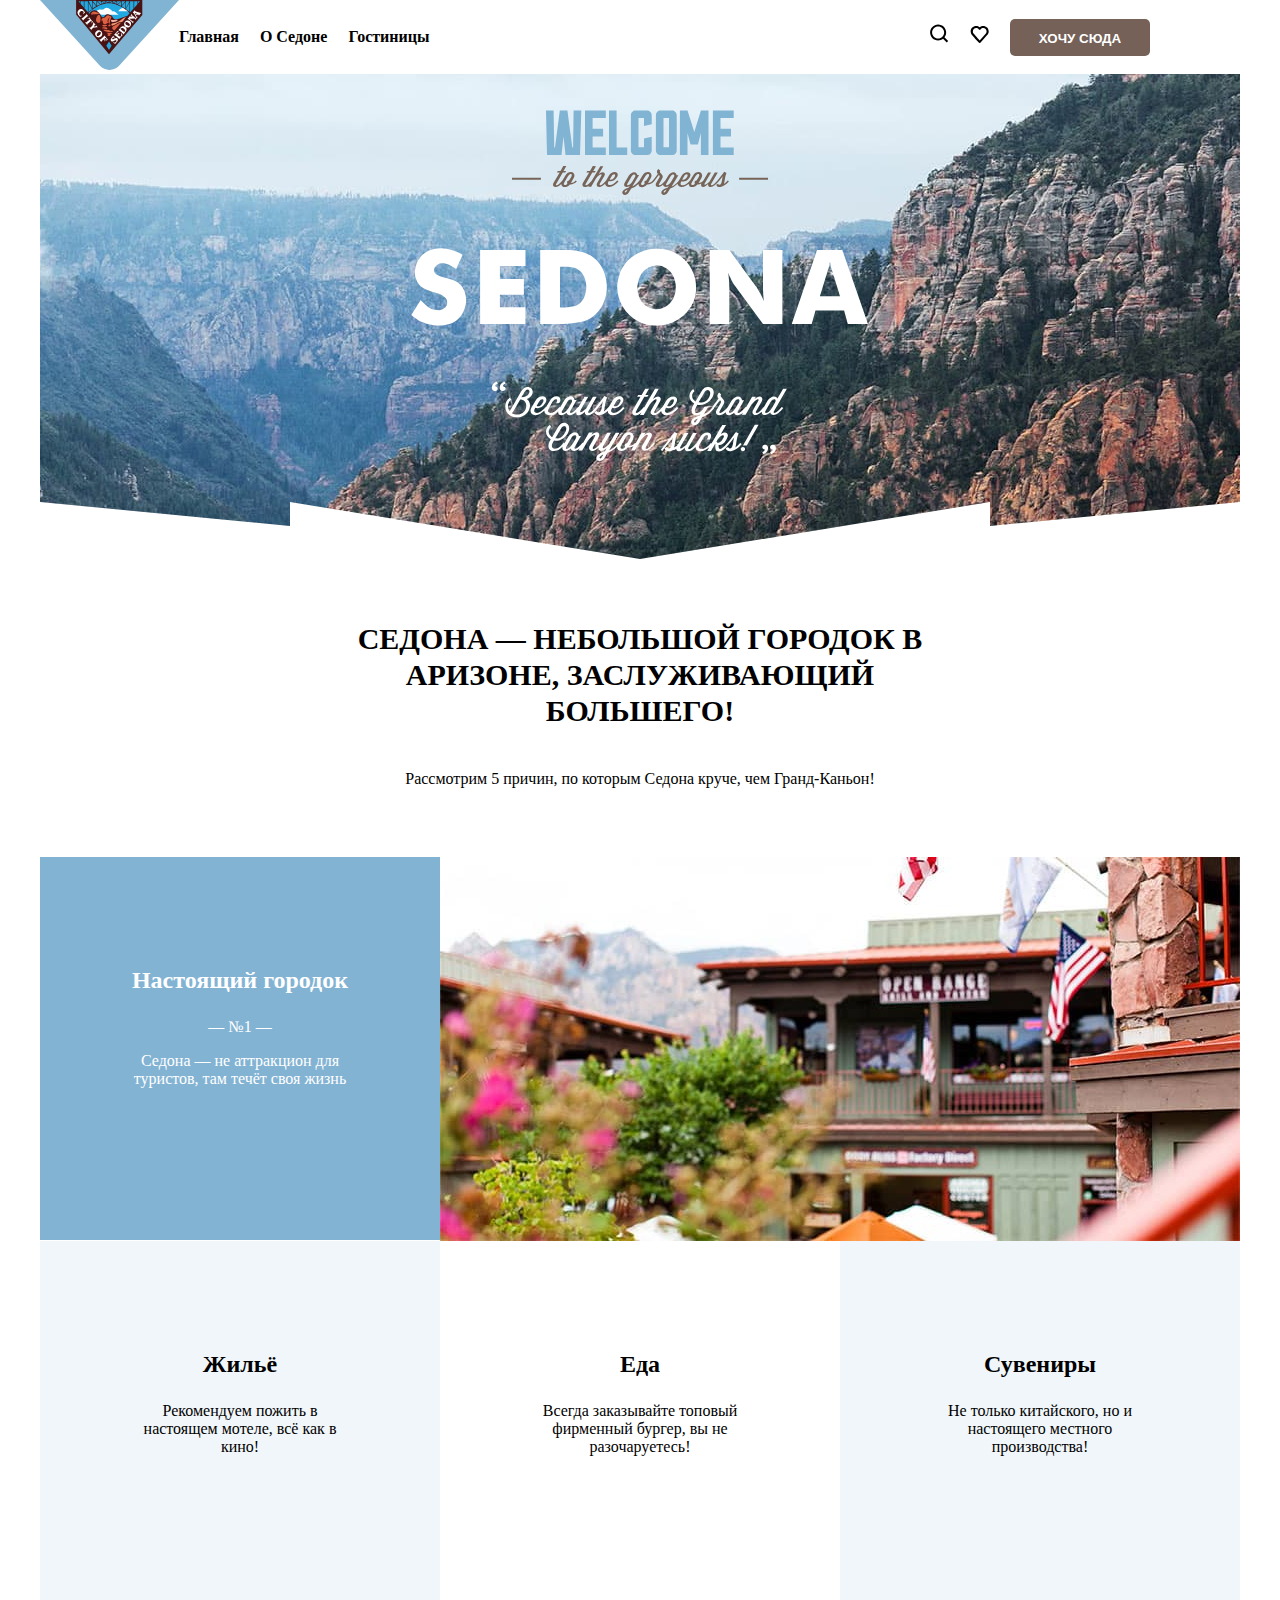
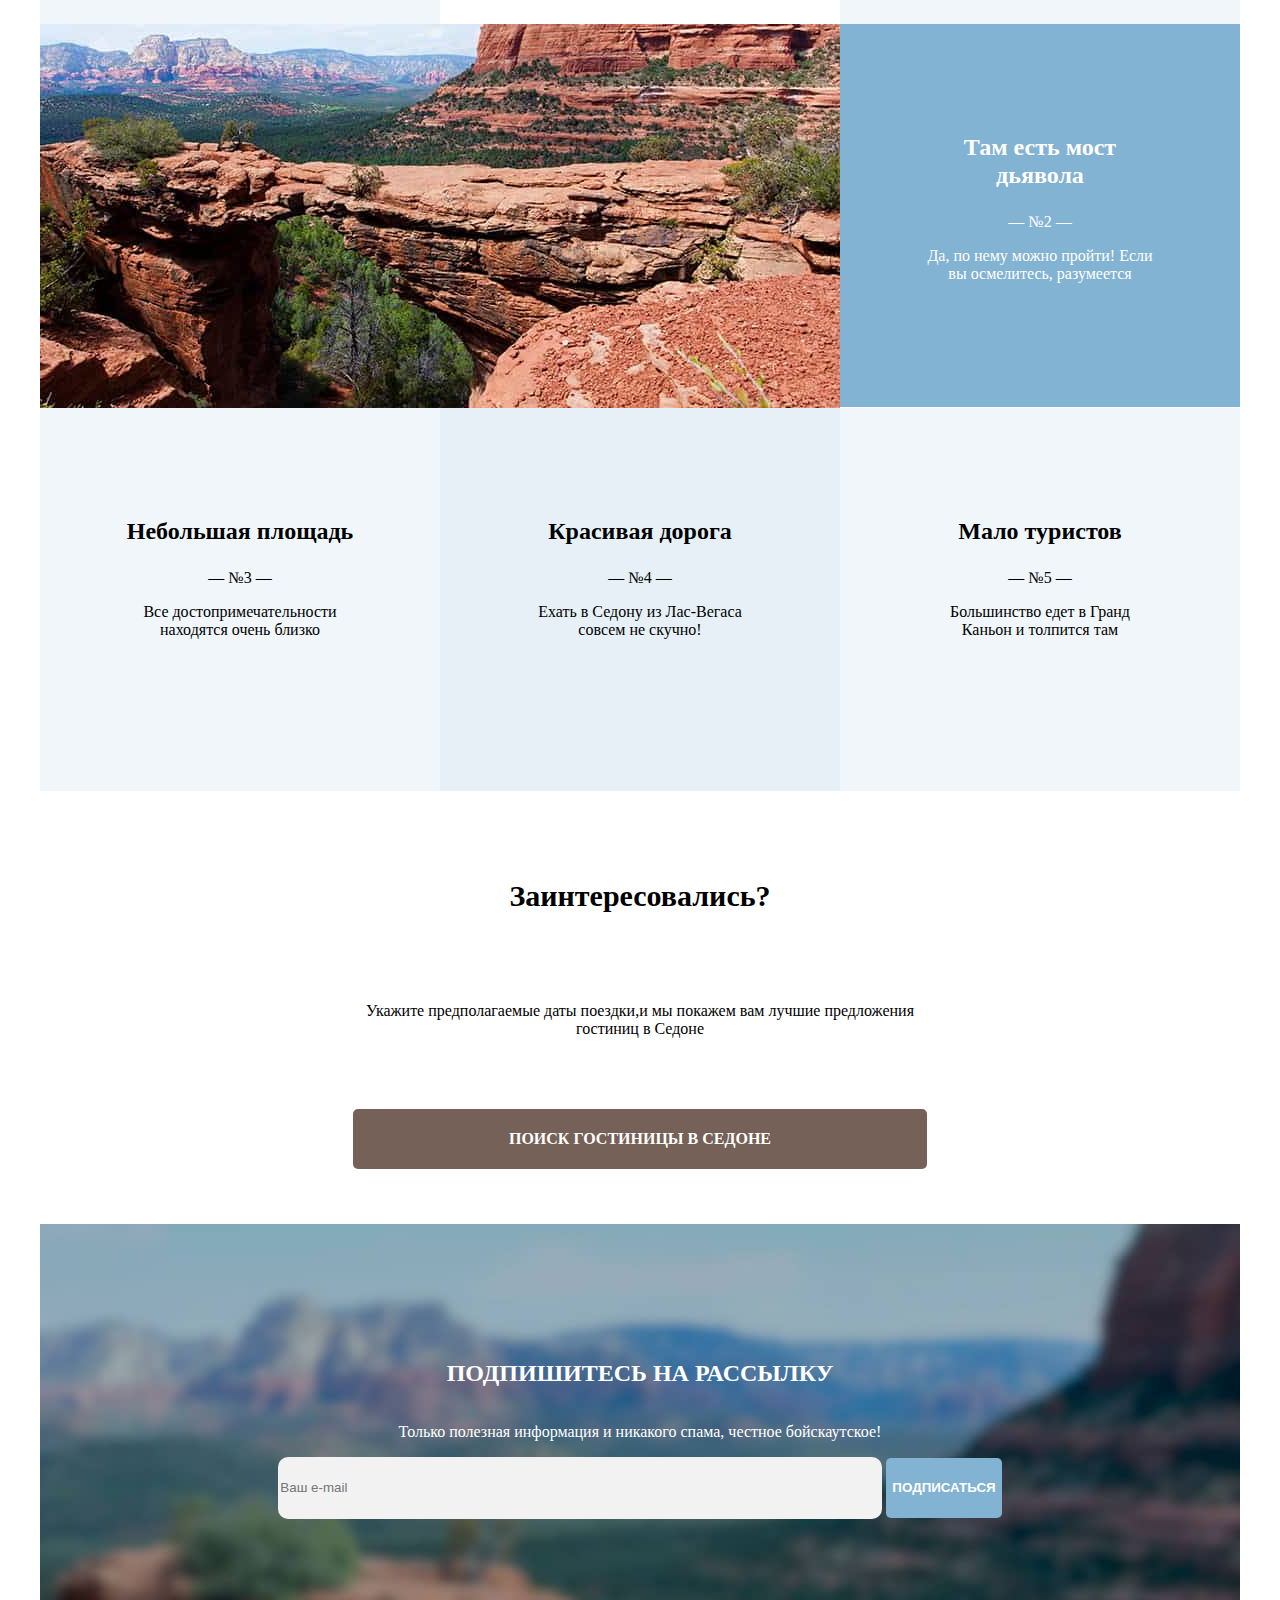
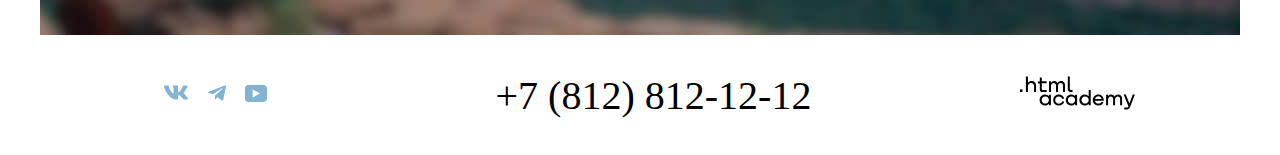
==== index.html @ 7a3cda06 "Merge pull request #5 from Tolyzenkov/master" ====
<!DOCTYPE html>
<html lang="ru">

  <head>
    <meta charset="utf-8" />
    <title>HTML Academy: Седона</title>
    <link rel="stylesheet" href="styles/styles.css" />
  </head>

  <body>
    <header class="page-header">
      <nav class="navigation">
        <a class="logo">
          <img src="images/logo.svg" height="70" width="139" alt="Логотип" />
        </a>
        <ul class="navigation-list">
          <li class="navigation-item current-page">
            <a class="navigation-link" href="#">Главная</a>
          </li>
          <li class="navigation-item">
            <a class="navigation-link" href="#">О Седоне</a>
          </li>
          <li class="navigation-item">
            <a class="navigation-link" href="catalog.html">Гостиницы</a>
          </li>
        </ul>
        <ul class="navigation-list navigation-user">
          <li class="navigation-item">
            <a class="navigation-link search" href="#">
              <span class="visually-hidden"> Поиск </span>
            </a>
          </li>
          <li class="navigation-item">
            <a class="navigation-link favorite" href="#">
              <span class="visually-hidden"> Избранное </span>
            </a>
          </li>
          <li class="navigation-item">
            <button class="button button-brown card-button">Хочу сюда</button>
          </li>
        </ul>
      </nav>
    </header>
    <main class="main_index">
      <div class="container">
        <h1 class="visually-hidden">Добро пожаловать в Седону</h1>
        <section class="welcome">
          <div class="welcome-img">
            <img src="images/welcome.svg" width="458" height="352" />
          </div>
          <div class="welcome-decoration"></div>
        </section>
        <section class="advantages">
          <div class="welcome-footer">
            <h2 class="headline_2">Седона — небольшой городок в Аризоне, заслуживающий большего!</h2>
            <p>Рассмотрим 5 причин, по которым Седона круче, чем Гранд-Каньон!</p>
          </div>
          <h2 class="visually-hidden headline_2">Преимущества</h2>
          <ol class="advantages-list">
            <li class="advantages-item dark">
              <h3 class="advantage-name headline_3">Настоящий городок</h3>
              <span class="advantage-number">— №1 —</span>
              <p class="advantage-description">
                Седона — не аттракцион для туристов, там течёт своя жизнь
              </p>
            </li>
            <img src="images/advantage_1.jpg" width="800" height="384" alt="Городок Седона" />
            <li class="advantages-item sub_item">
              <h3 class="advantage-name headline_3">Жильё</h3>
              <p class="advantage-description">
                Рекомендуем пожить в настоящем мотеле, всё как в кино!
              </p>
            </li>
            <li class="advantages-item sub_item">
              <h3 class="advantage-name headline_3">Еда</h3>
              <p class="advantage-description">
                Всегда заказывайте топовый фирменный бургер, вы не разочаруетесь!
              </p>
            </li>
            <li class="advantages-item sub_item">
              <h3 class="advantage-name headline_3">Сувениры</h3>
              <p class="advantage-description">
                Не только китайского, но и настоящего местного производства!
              </p>
            </li>
            <img src="images/advantage_2.jpg" width="800" height="384" alt="Мост дьявола" />
            <li class="advantages-item dark">
              <h3 class="advantage-name headline_3">Там есть мост дьявола</h3>
              <span class="advantage-number">— №2 —</span>
              <p class="advantage-description">
                Да, по нему можно пройти! Если вы осмелитесь, разумеется
              </p>
            </li>
            <li class="advantages-item">
              <h3 class="advantage-name headline_3">Небольшая площадь</h3>
              <span class="advantage-number">— №3 —</span>
              <p class="advantage-description">
                Все достопримечательности находятся очень близко
              </p>
            </li>
            <li class="advantages-item">
              <h3 class="advantage-name headline_3">Красивая дорога</h3>
              <span class="advantage-number">— №4 —</span>
              <p class="advantage-description">
                Ехать в Седону из Лас-Вегаса совсем не скучно!
              </p>
            </li>
            <li class="advantages-item">
              <h3 class="advantage-name headline_3">Мало туристов</h3>
              <span class="advantage-number">— №5 —</span>
              <p class="advantage-description">
                Большинство едет в Гранд Каньон и толпится там
              </p>
            </li>
          </ol>
          <ul class="advantages-sublist">
          </ul>
        </section>
        <section class="search-hotel">
          <h2 class="visually-hidden headline_2">Поиск гостиницы</h2>
          <p><span>Заинтересовались?</span></p>
          <p>
            Укажите предполагаемые даты поездки,и мы покажем вам лучшие
            предложения гостиниц в Седоне
          </p>
          <a class="button button-brown search-button" href="#">ПОИСК ГОСТИНИЦЫ В СЕДОНЕ</a>
        </section>
        <section class="subscribe">
          <h2 headline_2>ПОДПИШИТЕСЬ НА РАССЫЛКУ</h2>
          <p>
            Только полезная информация и никакого спама, честное бойскаутское!
          </p>
          <form action="https://echo.htmlacademy.ru/" method="post">
            <input type="email" name="e-mail" placeholder="Ваш e-mail" />
            <button class="button button-blue" type="submit">Подписаться</button>
          </form>
        </section>
      </div>
    </main>
    <footer>
      <ul class="social-list">
        <li>
          <a class="social-vk" href="https://vk.com/htmlacademy">
            <span class="visually-hidden">Вконтакте</span>
          </a>
        </li>
        <li>
          <a class="social-telegramm" href="https://t.me/htmlacademy">
            <span class="visually-hidden">Телеграмм</span>
          </a>
        </li>
        <li>
          <a class="social-youtube" href="https://www.youtube.com/user/htmlacademyru">
            <span class="visually-hidden">Youtube</span>
          </a>
        </li>
      </ul>
      <a class="telnumber" href="tel:+78128121212">+7 (812) 812-12-12</a>
      <a class="htmlacademy-logo" href="https://htmlacademy.ru/">
        <img src="images/htmlacademy_logo.svg" width="115" height="34" alt="Логотип htmlacademy" />
      </a>
    </footer>
  </body>

</html>
---- styles/styles.css ----
@font-face {
  font-family: "PT Sans";
  font-style: normal;
  font-weight: 400;
  src: url("../fonts/ptsans-400.woff2") format("woff2");
  font-display: swap;
}

@font-face {
  font-family: "PT Sans";
  font-style: normal;
  font-weight: 700;
  src: url("../fonts/ptsans-700.woff2") format("woff2");
  font-display: swap;
}

.visually-hidden {
  display: none;
}

.navigation li {
  display: inline;
  list-style: none;
  font-weight: 700;
}

.navigation {
  margin: 0 auto;
  width: 1200px;
  display: flex;
  align-items: center;
}

.navigation-list {
  margin: 0;
  padding: 0;
  width: 500px;
}

.navigation-user {
  width: 310px;
  margin-left: auto;
}

.navigation-item {
  margin-right: 17px;
}

.inner_wrapper {
  width: 1200px;
  margin: 0 auto;
}

.container {
  width: 1200px;
  margin: 0 auto;
}

.search::before {
  content: url(../images/search.svg);
}

.favorite::before {
  content: url(../images/favorite.svg);
}

html {
  height: 100%;
}

body {
  margin: 0;
  display: flex;
  min-height: 100%;
  flex-direction: column;
  font-family: "PT Sans";
}

fieldset {
  border: none;
  padding: 0;
  margin: 0;
}

ol,
ul {
  padding: 0;
}

.main_index {
  flex-grow: 1;
}

.visually-hidden {
  display: none;
}

.search-hotel {
  width: 574px;
  height: 417px;
  margin: 0 auto;
  display: flex;
  flex-direction: column;
  justify-content: space-evenly;
  align-items: center;
}

.search-hotel span {
  font-weight: 700;
  font-size: 30px;
  line-height: 36px;
}

.search-hotel p {
  text-align: center;
}

.hotel-list {
  width: 1056px;
  margin: 0 auto;
  display: flex;
  flex-wrap: wrap;
  justify-content: flex-start;
}

.hotel-card {
  margin: 20px;
}


.texts,
.btns,
.rating {
  display: flex;
  justify-content: space-between;
}

.telnumber {
  font-size: 40px;
}

.headline_1 {
  font-weight: 700;
  font-size: 60px;
  line-height: 78px;
}

.headline_2 {
  font-weight: 700;
  font-size: 30px;
  line-height: 36px;
}

.headline_3 {
  font-weight: 700;
  font-size: 24px;
  line-height: 28px;
}

.welcome {
  display: flex;
  flex-direction: column;
  background-image: url(../images/index_background.jpg);
  background-repeat: no-repeat;
  height: 485px;
}

.welcome-img {
  display: block;
  margin: auto;
}

.welcome-footer h2 {
  text-transform: uppercase;
}

.welcome-footer {
  height: 282px;
  width: 654px;
  margin: 0 auto;
  display: flex;
  flex-direction: column;
  align-items: center;
  justify-content: center;
}

.welcome-footer h2 {
  text-align: center;
}

footer {
  height: 120px;
  margin: 0 auto;
  width: 1200px;
  display: flex;
  justify-content: space-around;
  align-items: center;
}

.welcome-decoration {
  background-image: url(../images/decorate_header.svg);
  background-repeat: no-repeat;
  height: 57px;
}

.advantages-list {
  display: flex;
  flex-wrap: wrap;
  justify-content: flex-start;
}

.advantages-item {
  width: 400px;
  height: 383px;
  padding: 85px;
  box-sizing: border-box;
  text-align: center;

}

.dark {
  background-color: rgba(131, 179, 211, 1);
  color: #fff;
}

.sub_item:nth-child(2n+1) {
  background-color: rgba(131, 179, 211, 0.12);
  color: black;
}

.advantages-item:nth-child(9) {
  background-color: rgba(131, 179, 211, 0.2);
}

.advantages-item:nth-child(2n+8) {
  background-color: rgba(131, 179, 211, 0.12);
}

.subscribe {
  display: flex;
  flex-direction: column;
  justify-content: center;
  align-items: center;
  background-image: url(../images/subscribe_background.jpg);
  background-repeat: no-repeat;
  color: #fff;
  height: 411px;
}

.subscribe-inner {
  background-image: none;
  color: black;
}

.filter_block {
  height: 403px;
  width: 1200px;
  margin: 0 auto;
  background-image: url(../images/catalog_background.jpg);
  background-repeat: no-repeat;
  background-size: cover;
  color: #fff;
  display: flex;
  flex-direction: column;
}

.filter_block_wrapper {
  width: 1060px;
  height: 298px;
  margin: auto;
}

.filter_form {
  height: 149px;
  display: flex;
  justify-content: space-between;
  align-items: center;
}

.filter_type_wrapper {
  width: 366px;
  display: flex;
  justify-content: space-between;
  align-items: center;
}

.infra {
  display: flex;
  flex-direction: column;
  justify-content: flex-end;
}

.type {
  display: flex;
  flex-direction: column;
  justify-content: flex-end;
}

.price-filter {
  width: 288px;
  display: flex;
  align-items: center;
  flex-wrap: wrap;
}

.filter_buttons_wrapper {
  display: flex;
  flex-direction: column;
}

.inner-header a {
  color: #fff;
}

.inner-header h1 {
  margin: 0;
}

.inner-header {
  display: flex;
  flex-direction: column;
  justify-content: flex-start;
}

a {
  text-decoration: none;
  color: black;
}

li {
  list-style: none;
}

a.button {
  display: inline-block;
}

.button {
  text-transform: uppercase;
  color: #fff;
  font-weight: 700;
  border-radius: 5px;
  height: 60px;
  border: none;
  text-align: center;
}

.card-button {
  line-height: 37px;
  width: 140px;
  height: 37px;
}

.reset-button {
  background-color: transparent;
  color: #fff;
  border: none;
  margin-top: 15px;
}

.search-button {
  width: 574px;
  height: 60px;
  line-height: 60px;
}

.begin-price,
.end-price {
  box-sizing: border-box;
  width: 50%;
  height: 48px;
  border: 2px #fff solid;
  border-radius: 4px;
  color: #fff;
  background: transparent;
  padding-right: 15px;
}

.begin-price {
  border-right: 1px #fff solid;
  border-radius: 4px 0 0 4px;
}

.end-price {
  border-left: 1px #fff solid;
  border-radius: 0 4px 4px 0;
}

.begin-price,
.end-price::placeholder {
  text-align: end;
}

.button-brown {
  background: rgba(117, 97, 87, 1);
}

.button-blue {
  background: rgba(130, 179, 211, 1);
}

.button-green {
  background: rgba(125, 181, 79, 1);
}

input {
  background-color: rgba(242, 242, 242, 1);
}

input[type="email"] {
  width: 600px;
  height: 60px;
  border: none;
  border-radius: 10px;
}

.catalog-sort {
  display: flex;
  justify-content: space-around;
}

.catalog {
  display: flex;
  flex-direction: column;
}



.rate-text {
  display: inline-block;
  background-color: rgba(242, 242, 242, 1);
}

.stars li {
  display: inline;
  background-repeat: no-repeat;
}

.stars span::before {
  content: url(../images/catalog/star.svg);
}

.social-list {
  display: flex;
  width: 142px;
  justify-content: space-evenly;
}

.social-list li {
  display: inline;
  list-style: none;
}

.social-vk::before {
  content: url(../images/vkontakte_icon.svg);
}

.social-telegramm::before {
  content: url(../images/telegram_icon.svg);
}

.social-youtube::before {
  content: url(../images/youtube_icon.svg);
}

.pagination-item {
  display: inline-block;
  text-align: center;
}

.pagination-link {
  display: block;
  width: 55px;
  height: 55px;
  border-radius: 4px;
  line-height: 55px;
  background-color: rgba(130, 179, 211, 1);
}

.pagination-current {
  background-color: rgba(242, 242, 242, 1);
}

.pagination {
  margin: 0 72px;
  height: 60px;
  display: flex;
  justify-content: space-between;
  align-items: center;
}

.pagination-list {
  margin: 0;
}

.hotels-on-page-text {
  margin-right: 45px;
}

.breadcrubs-item {
  display: inline;
  list-style: none;
}

.breadcrubs-item:not(.breadcrubs-item:last-child) {
  margin-right: 10px;
}

.home_page::after {
  content: url(../images/breadcrubs_home.svg);
}

.breadcrubs_arrow::before {
  content: url(../images/arrow.svg);
}
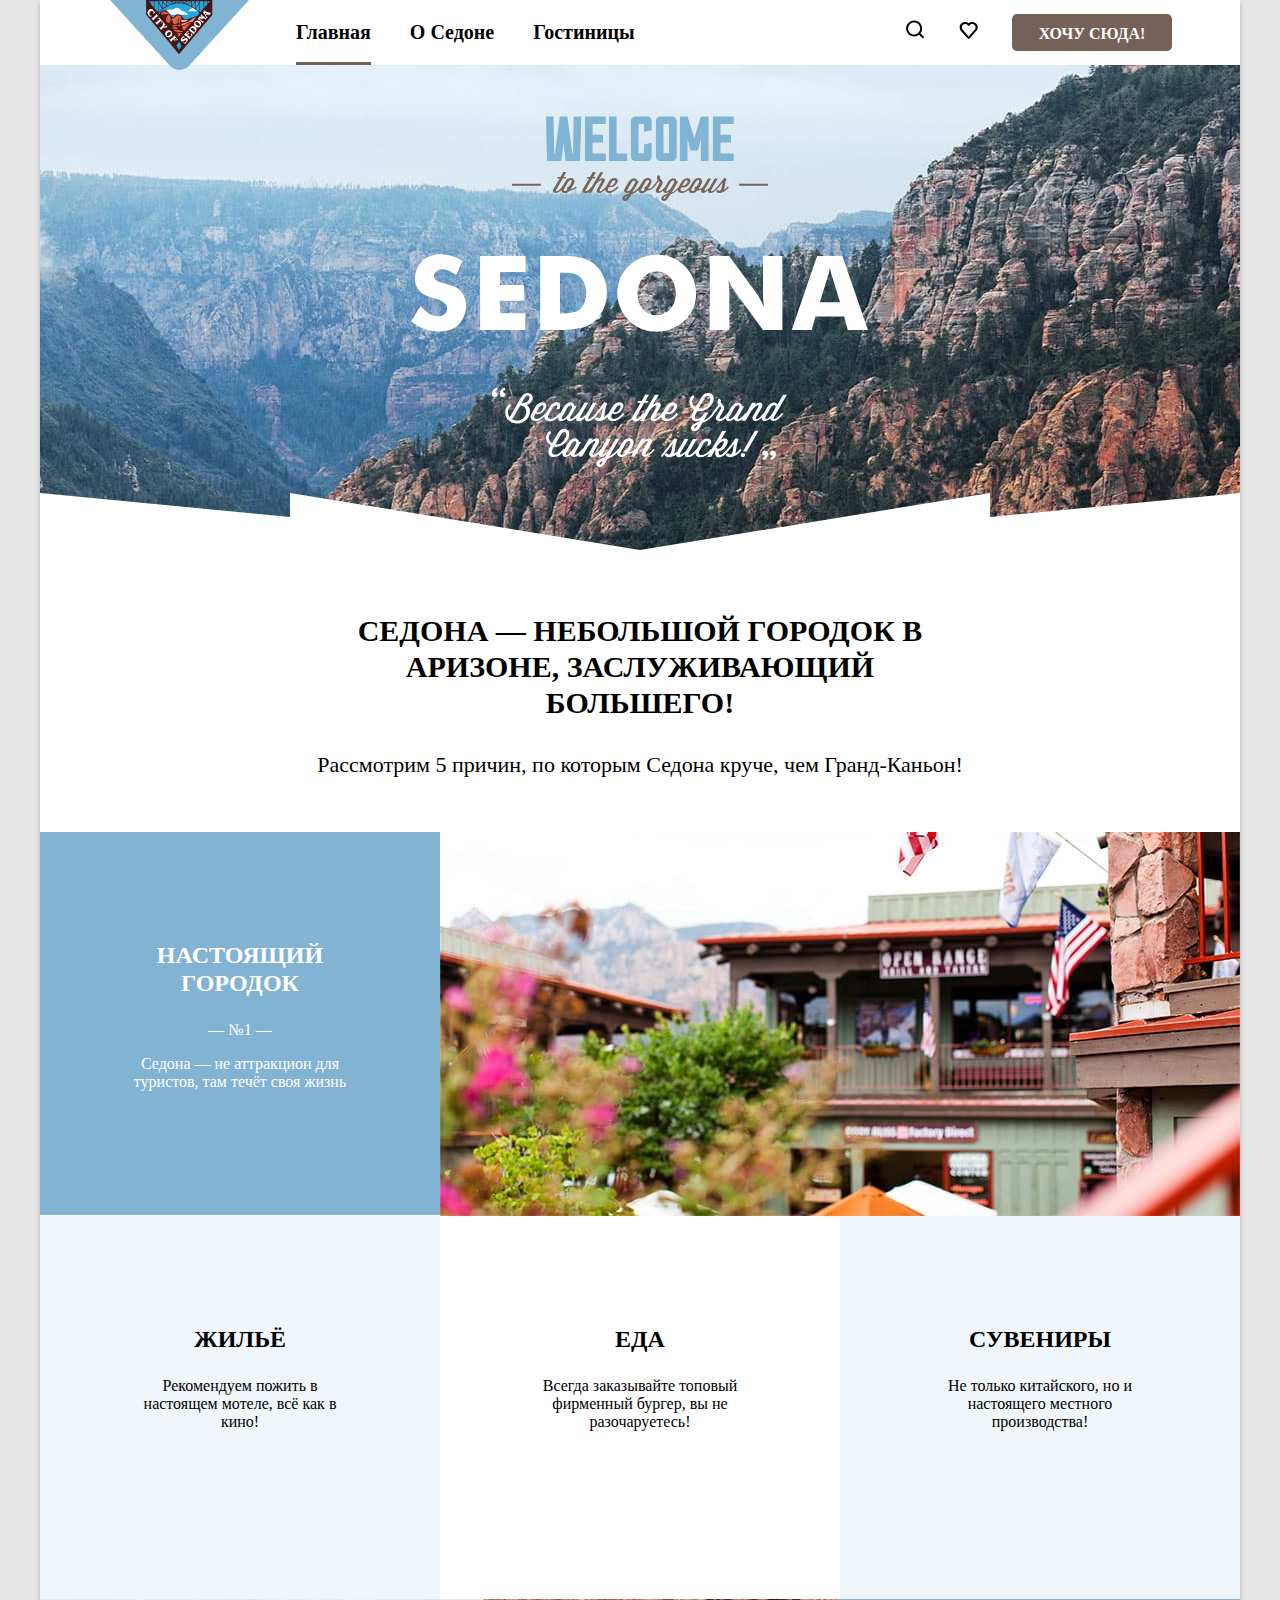
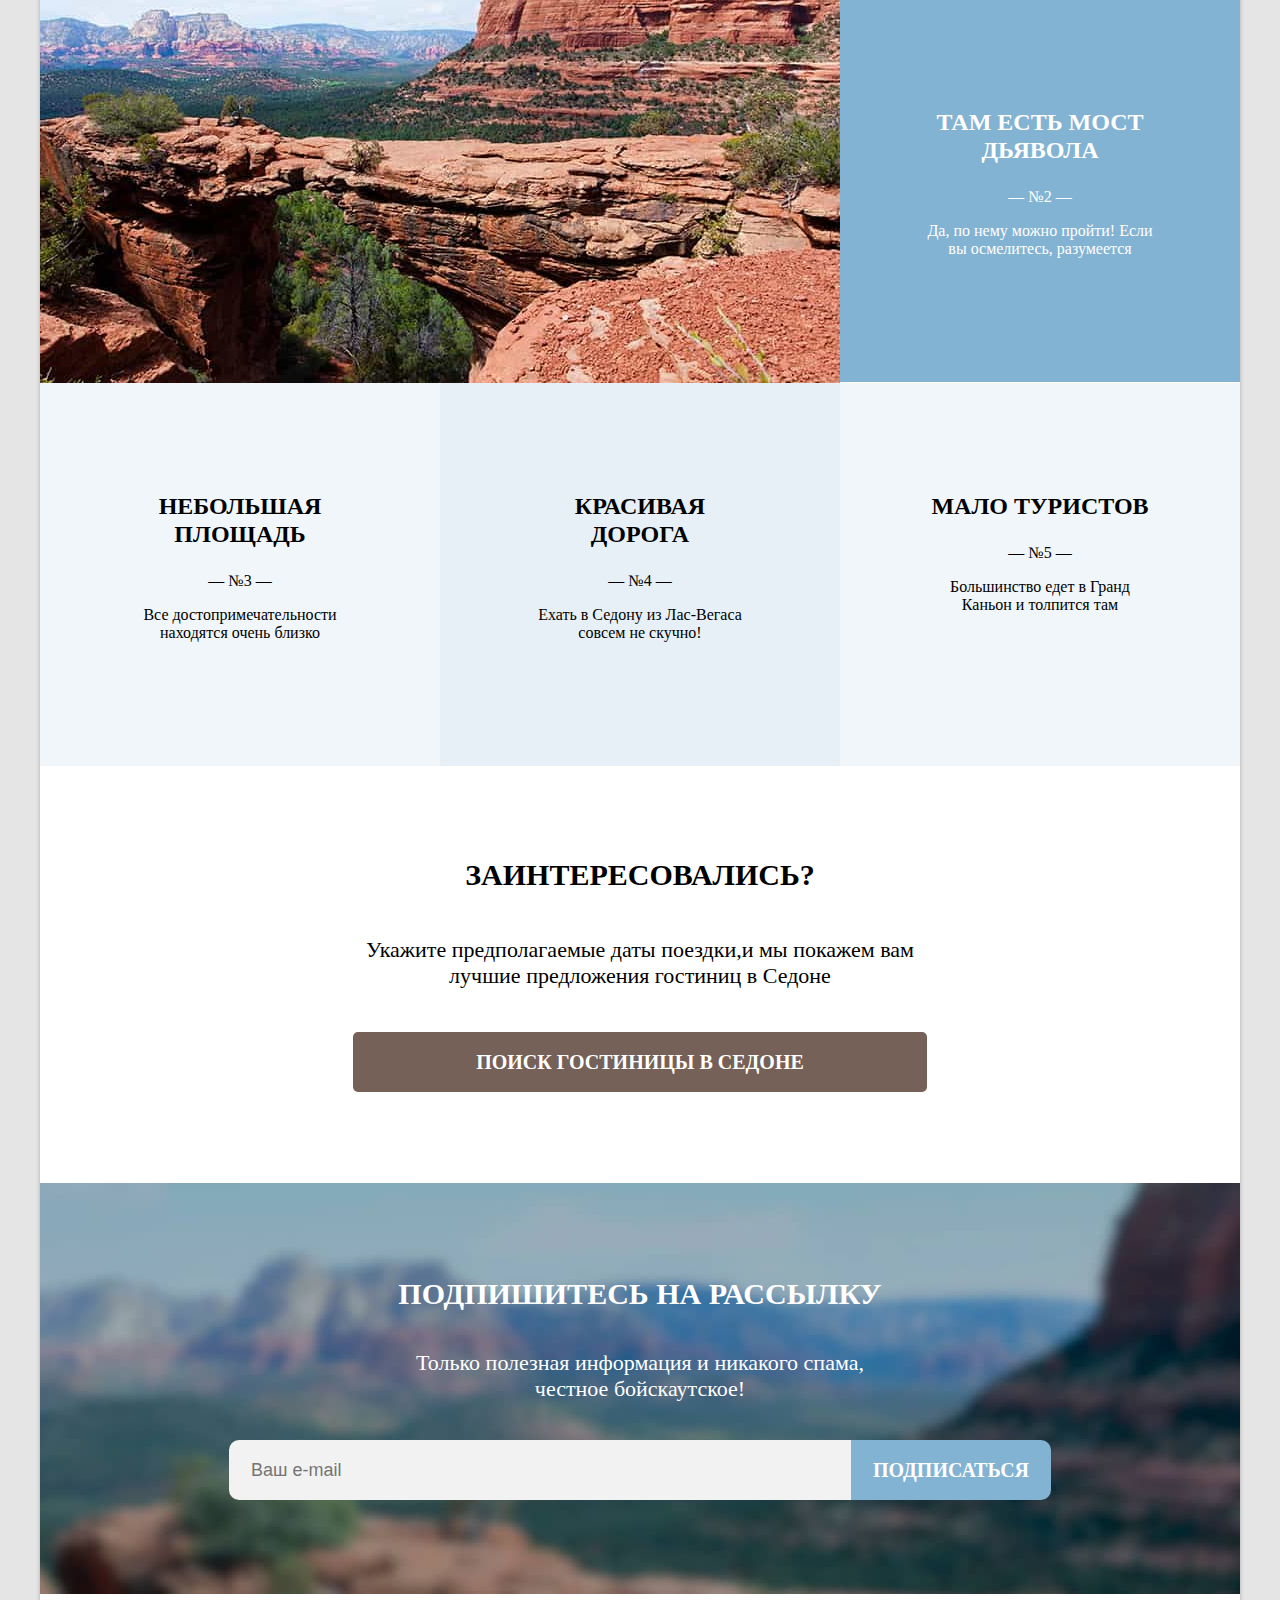
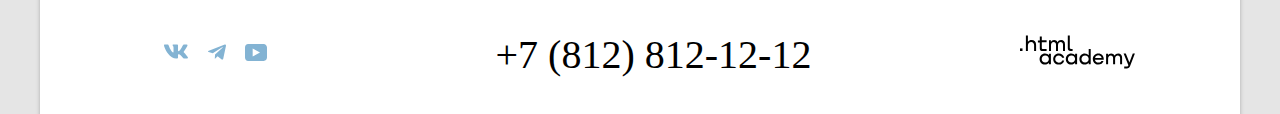
==== commit 873b42ab: "Сетки компонентов на флексах" ====
--- a/index.html
+++ b/index.html
@@ -8,46 +8,47 @@
   </head>
 
   <body>
-    <header class="page-header">
-      <nav class="navigation">
-        <a class="logo">
-          <img src="images/logo.svg" height="70" width="139" alt="Логотип" />
-        </a>
-        <ul class="navigation-list">
-          <li class="navigation-item current-page">
-            <a class="navigation-link" href="#">Главная</a>
-          </li>
-          <li class="navigation-item">
-            <a class="navigation-link" href="#">О Седоне</a>
-          </li>
-          <li class="navigation-item">
-            <a class="navigation-link" href="catalog.html">Гостиницы</a>
-          </li>
-        </ul>
-        <ul class="navigation-list navigation-user">
-          <li class="navigation-item">
-            <a class="navigation-link search" href="#">
-              <span class="visually-hidden"> Поиск </span>
+    <div class="container">
+      <header class="page-header">
+        <nav class="navigation">
+          <div class="navigation-list-wraper">
+            <a class="logo">
+              <img src="images/logo.svg" height="70" width="139" alt="Логотип" />
             </a>
-          </li>
-          <li class="navigation-item">
-            <a class="navigation-link favorite" href="#">
-              <span class="visually-hidden"> Избранное </span>
-            </a>
-          </li>
-          <li class="navigation-item">
-            <button class="button button-brown card-button">Хочу сюда</button>
-          </li>
-        </ul>
-      </nav>
-    </header>
-    <main class="main_index">
-      <div class="container">
+            <ul class="navigation-list">
+              <li class="navigation-item current-page">
+                <a class="navigation-link" href="#">Главная</a>
+              </li>
+              <li class="navigation-item">
+                <a class="navigation-link" href="#">О Седоне</a>
+              </li>
+              <li class="navigation-item">
+                <a class="navigation-link" href="catalog.html">Гостиницы</a>
+              </li>
+            </ul>
+          </div>
+          <ul class="navigation-list navigation-user">
+            <li class="navigation-item">
+              <a class="navigation-link search" href="#">
+                <span class="visually-hidden"> Поиск </span>
+              </a>
+            </li>
+            <li class="navigation-item">
+              <a class="navigation-link favorite" href="#">
+                <span class="visually-hidden"> Избранное </span>
+              </a>
+            </li>
+            <li class="navigation-item">
+              <button class="button button-brown card-button">Хочу сюда!</button>
+            </li>
+          </ul>
+        </nav>
+      </header>
+      <main class="main_index">
+
         <h1 class="visually-hidden">Добро пожаловать в Седону</h1>
         <section class="welcome">
-          <div class="welcome-img">
-            <img src="images/welcome.svg" width="458" height="352" />
-          </div>
+          <img class="welcome-img" src="images/welcome.svg" width="458" height="352" />
           <div class="welcome-decoration"></div>
         </section>
         <section class="advantages">
@@ -118,7 +119,7 @@
         </section>
         <section class="search-hotel">
           <h2 class="visually-hidden headline_2">Поиск гостиницы</h2>
-          <p><span>Заинтересовались?</span></p>
+          <p><span>ЗАИНТЕРЕСОВАЛИСЬ?</span></p>
           <p>
             Укажите предполагаемые даты поездки,и мы покажем вам лучшие
             предложения гостиниц в Седоне
@@ -130,36 +131,37 @@
           <p>
             Только полезная информация и никакого спама, честное бойскаутское!
           </p>
-          <form action="https://echo.htmlacademy.ru/" method="post">
+          <form class="subscribe-form" action="https://echo.htmlacademy.ru/" method="post">
             <input type="email" name="e-mail" placeholder="Ваш e-mail" />
-            <button class="button button-blue" type="submit">Подписаться</button>
+            <button class="button button-blue subscribe-button" type="submit">Подписаться</button>
           </form>
         </section>
-      </div>
-    </main>
-    <footer>
-      <ul class="social-list">
-        <li>
-          <a class="social-vk" href="https://vk.com/htmlacademy">
-            <span class="visually-hidden">Вконтакте</span>
-          </a>
-        </li>
-        <li>
-          <a class="social-telegramm" href="https://t.me/htmlacademy">
-            <span class="visually-hidden">Телеграмм</span>
-          </a>
-        </li>
-        <li>
-          <a class="social-youtube" href="https://www.youtube.com/user/htmlacademyru">
-            <span class="visually-hidden">Youtube</span>
-          </a>
-        </li>
-      </ul>
-      <a class="telnumber" href="tel:+78128121212">+7 (812) 812-12-12</a>
-      <a class="htmlacademy-logo" href="https://htmlacademy.ru/">
-        <img src="images/htmlacademy_logo.svg" width="115" height="34" alt="Логотип htmlacademy" />
-      </a>
-    </footer>
+
+      </main>
+      <footer>
+        <ul class="social-list">
+          <li>
+            <a class="social-vk" href="https://vk.com/htmlacademy">
+              <span class="visually-hidden">Вконтакте</span>
+            </a>
+          </li>
+          <li>
+            <a class="social-telegramm" href="https://t.me/htmlacademy">
+              <span class="visually-hidden">Телеграмм</span>
+            </a>
+          </li>
+          <li>
+            <a class="social-youtube" href="https://www.youtube.com/user/htmlacademyru">
+              <span class="visually-hidden">Youtube</span>
+            </a>
+          </li>
+        </ul>
+        <a class="telnumber" href="tel:+78128121212">+7 (812) 812-12-12</a>
+        <a class="htmlacademy-logo" href="https://htmlacademy.ru/">
+          <img src="images/htmlacademy_logo.svg" width="115" height="34" alt="Логотип htmlacademy" />
+        </a>
+      </footer>
+    </div>
   </body>
 
 </html>
--- a/styles/styles.css
+++ b/styles/styles.css
@@ -22,36 +22,65 @@
   display: inline;
   list-style: none;
   font-weight: 700;
+  font-size: 20px;
 }
 
 .navigation {
-  margin: 0 auto;
-  width: 1200px;
+  box-sizing: border-box;
+  display: flex;
+  justify-content: space-between;
+  align-items: center;
+  height: 65px;
+  margin: 0 70px;
+}
+
+.logo {
+  height: 65px;
+  margin-right: 30px;
+}
+
+.navigation-list-wraper {
   display: flex;
   align-items: center;
 }
 
 .navigation-list {
-  margin: 0;
-  padding: 0;
+  padding-left: 17px;
   width: 500px;
 }
 
+.navigation-link {
+  display: inline-block;
+  box-sizing: border-box;
+  line-height: 65px;
+  height: 65px;
+}
+
 .navigation-user {
-  width: 310px;
-  margin-left: auto;
-}
-
-.navigation-item {
-  margin-right: 17px;
+  display: flex;
+  justify-content: space-between;
+  align-items: center;
+  width: 264px;
+}
+
+.navigation-item:not(.navigation-item:last-child) {
+  margin-right: 34px;
+}
+
+.current-page a {
+  border-bottom: 3px solid rgba(117, 97, 87, 1);
 }
 
 .inner_wrapper {
+  box-shadow: 0 4px 4px 0 rgba(0, 0, 0, 0.25);
+  background-color: #fff;
   width: 1200px;
   margin: 0 auto;
 }
 
 .container {
+  background-color: #fff;
+  box-shadow: 0 4px 4px 0 rgba(0, 0, 0, 0.25);
   width: 1200px;
   margin: 0 auto;
 }
@@ -69,6 +98,7 @@
 }
 
 body {
+  background-color: #E5E5E5;
   margin: 0;
   display: flex;
   min-height: 100%;
@@ -85,6 +115,11 @@
 ol,
 ul {
   padding: 0;
+  margin: 0;
+}
+
+.advantage-name {
+  text-transform: uppercase;
 }
 
 .main_index {
@@ -96,12 +131,14 @@
 }
 
 .search-hotel {
+  padding: 91px 0;
+  box-sizing: border-box;
   width: 574px;
   height: 417px;
   margin: 0 auto;
   display: flex;
   flex-direction: column;
-  justify-content: space-evenly;
+  justify-content: space-between;
   align-items: center;
 }
 
@@ -112,7 +149,10 @@
 }
 
 .search-hotel p {
+  font-size: 22px;
   text-align: center;
+  width: 592px;
+  margin: 0;
 }
 
 .hotel-list {
@@ -124,9 +164,16 @@
 }
 
 .hotel-card {
-  margin: 20px;
-}
-
+  padding: 20px;
+}
+
+.hotel-card-title {
+  margin: 16px 0;
+}
+
+.hotel-card:not(.hotel-card:nth-child(3n)) {
+  margin-right: 18px;
+}
 
 .texts,
 .btns,
@@ -135,6 +182,16 @@
   justify-content: space-between;
 }
 
+.hotel-type {
+  display: block;
+  width: 140px;
+}
+
+.hotel-price {
+  display: block;
+  width: 140px;
+}
+
 .telnumber {
   font-size: 40px;
 }
@@ -160,47 +217,52 @@
 .welcome {
   display: flex;
   flex-direction: column;
+  justify-content: space-between;
   background-image: url(../images/index_background.jpg);
   background-repeat: no-repeat;
   height: 485px;
-}
-
-.welcome-img {
-  display: block;
-  margin: auto;
-}
-
-.welcome-footer h2 {
-  text-transform: uppercase;
-}
-
-.welcome-footer {
-  height: 282px;
-  width: 654px;
-  margin: 0 auto;
-  display: flex;
-  flex-direction: column;
-  align-items: center;
-  justify-content: center;
-}
-
-.welcome-footer h2 {
-  text-align: center;
-}
-
-footer {
-  height: 120px;
-  margin: 0 auto;
-  width: 1200px;
-  display: flex;
-  justify-content: space-around;
-  align-items: center;
 }
 
 .welcome-decoration {
   background-image: url(../images/decorate_header.svg);
   background-repeat: no-repeat;
   height: 57px;
+}
+
+.welcome-img {
+  display: block;
+  height: 352px;
+  margin: auto;
+  margin-top: 51px;
+}
+
+.welcome-footer p {
+  margin: 0;
+  font-size: 22px;
+}
+
+.welcome-footer {
+  height: 282px;
+  margin: 0 auto;
+  display: flex;
+  flex-direction: column;
+  align-items: center;
+
+}
+
+.welcome-footer h2 {
+  margin-top: 63px;
+  margin-bottom: 31px;
+  width: 620px;
+  text-transform: uppercase;
+  text-align: center;
+}
+
+footer {
+  height: 120px;
+  display: flex;
+  justify-content: space-around;
+  align-items: center;
 }
 
 .advantages-list {
@@ -237,10 +299,12 @@
 }
 
 .subscribe {
-  display: flex;
-  flex-direction: column;
-  justify-content: center;
-  align-items: center;
+  padding: 94px 0;
+  box-sizing: border-box;
+  display: flex;
+  flex-direction: column;
+  align-items: center;
+  justify-content: space-between;
   background-image: url(../images/subscribe_background.jpg);
   background-repeat: no-repeat;
   color: #fff;
@@ -252,10 +316,26 @@
   color: black;
 }
 
+.subscribe p {
+  width: 475px;
+  margin: 0;
+  font-size: 22px;
+  font-weight: 400;
+  text-align: center;
+}
+
+.subscribe h2 {
+  font-size: 30px;
+  margin: 0;
+}
+
+.subscribe-form {
+  display: flex;
+}
+
+
 .filter_block {
   height: 403px;
-  width: 1200px;
-  margin: 0 auto;
   background-image: url(../images/catalog_background.jpg);
   background-repeat: no-repeat;
   background-size: cover;
@@ -361,7 +441,20 @@
 .search-button {
   width: 574px;
   height: 60px;
+  font-size: 20px;
   line-height: 60px;
+}
+
+.subscribe-button {
+  font-family: 'PT Sans';
+  font-size: 20px;
+  width: 200px;
+  border-radius: 0 10px 10px 0;
+}
+
+.accept-button {
+  width: 160px;
+  height: 48px;
 }
 
 .begin-price,
@@ -403,6 +496,13 @@
   background: rgba(125, 181, 79, 1);
 }
 
+.navigation-item button {
+  width: 160px;
+  font-family: 'PT Sans';
+  font-size: 16px;
+  font-weight: 700;
+}
+
 input {
   background-color: rgba(242, 242, 242, 1);
 }
@@ -414,9 +514,53 @@
   border-radius: 10px;
 }
 
+.subscribe input {
+  padding: 0;
+  padding-left: 22px;
+  font-size: 18px;
+  border-radius: 10px 0 0 10px;
+}
+
 .catalog-sort {
+  margin: 55px 0;
+  height: 49px;
   display: flex;
   justify-content: space-around;
+  align-items: center;
+}
+
+.sort {
+  width: 290px;
+  height: 100%;
+  padding-left: 20px;
+  border: 2px solid rgba(229, 229, 229, 1);
+  border-radius: 4px;
+}
+
+.view-list {
+  display: flex;
+}
+
+.view-item:not(.view-item:last-child) {
+  margin-right: 8px;
+}
+
+.table::before {
+  content: url(../images/catalog/view-table.svg);
+}
+
+.slide::before {
+  content: url(../images/catalog/view-slideshow.svg);
+}
+
+.list::before {
+  content: url(../images/catalog/view-list.svg);
+}
+
+.count-of-hotels {
+  text-transform: uppercase;
+  font-size: 30px;
+  font-weight: 700;
 }
 
 .catalog {
@@ -428,12 +572,18 @@
 
 .rate-text {
   display: inline-block;
+  text-transform: uppercase;
+  text-align: center;
   background-color: rgba(242, 242, 242, 1);
 }
 
-.stars li {
-  display: inline;
-  background-repeat: no-repeat;
+.stars {
+  display: flex;
+  align-items: center;
+}
+
+.stars li:not(.stars li:last-child) {
+  margin-right: 6px;
 }
 
 .stars span::before {
@@ -463,20 +613,43 @@
   content: url(../images/youtube_icon.svg);
 }
 
+.decorate {
+  margin: 0 auto;
+  margin-top: 66px;
+  margin-bottom: 30px;
+  width: 1055px;
+  border: 1px solid rgba(230, 230, 230, 1);
+}
+
+.hotels-on-page-select {
+  border: 2px solid rgba(229, 229, 229, 1);
+  border-radius: 4px;
+  width: 160px;
+  padding: 14px 20px;
+}
+
+.pagination-list {
+  display: flex;
+  margin: 0;
+}
+
 .pagination-item {
-  display: inline-block;
   text-align: center;
 }
 
 .pagination-link {
   display: block;
-  width: 55px;
-  height: 55px;
+  width: 60px;
+  height: 60px;
   border-radius: 4px;
   line-height: 55px;
   background-color: rgba(130, 179, 211, 1);
 }
 
+.pagination-item:not(.pagination-item:last-child) {
+  margin-right: 8px;
+}
+
 .pagination-current {
   background-color: rgba(242, 242, 242, 1);
 }
@@ -489,10 +662,6 @@
   align-items: center;
 }
 
-.pagination-list {
-  margin: 0;
-}
-
 .hotels-on-page-text {
   margin-right: 45px;
 }
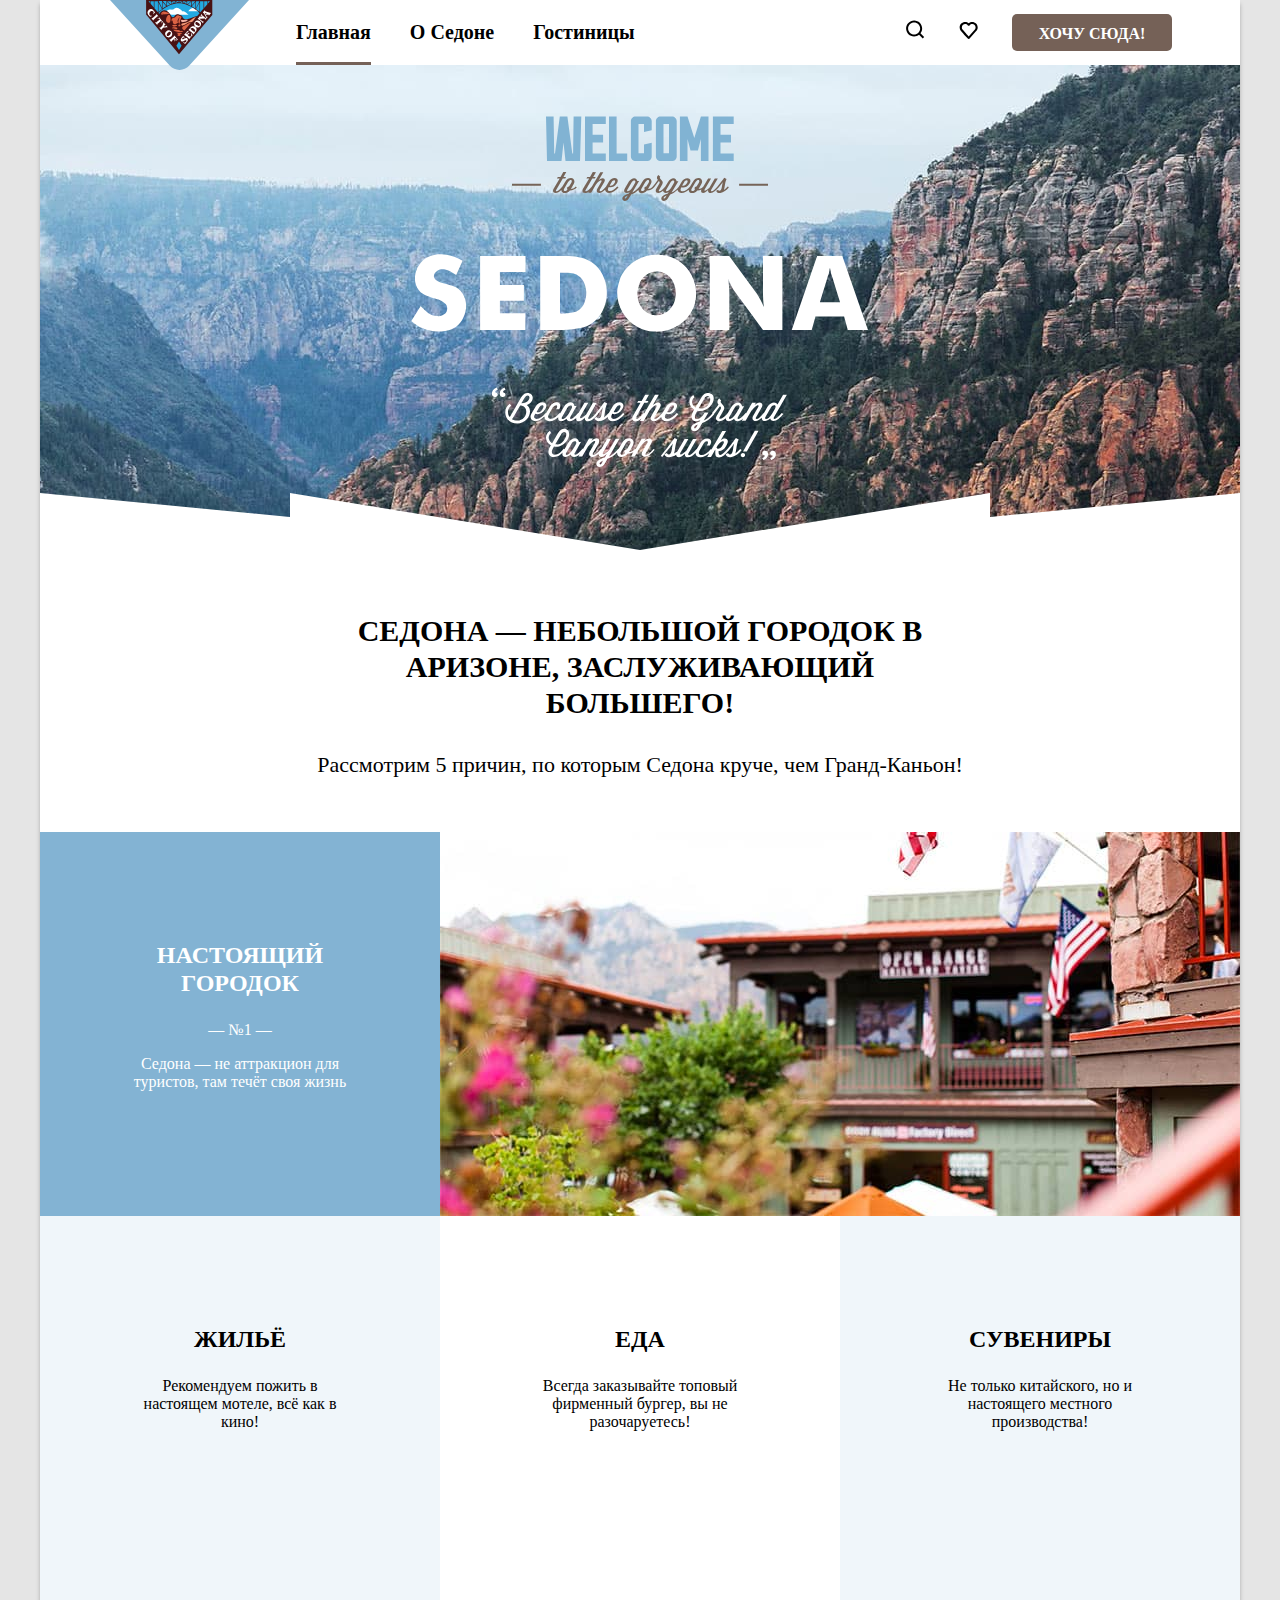
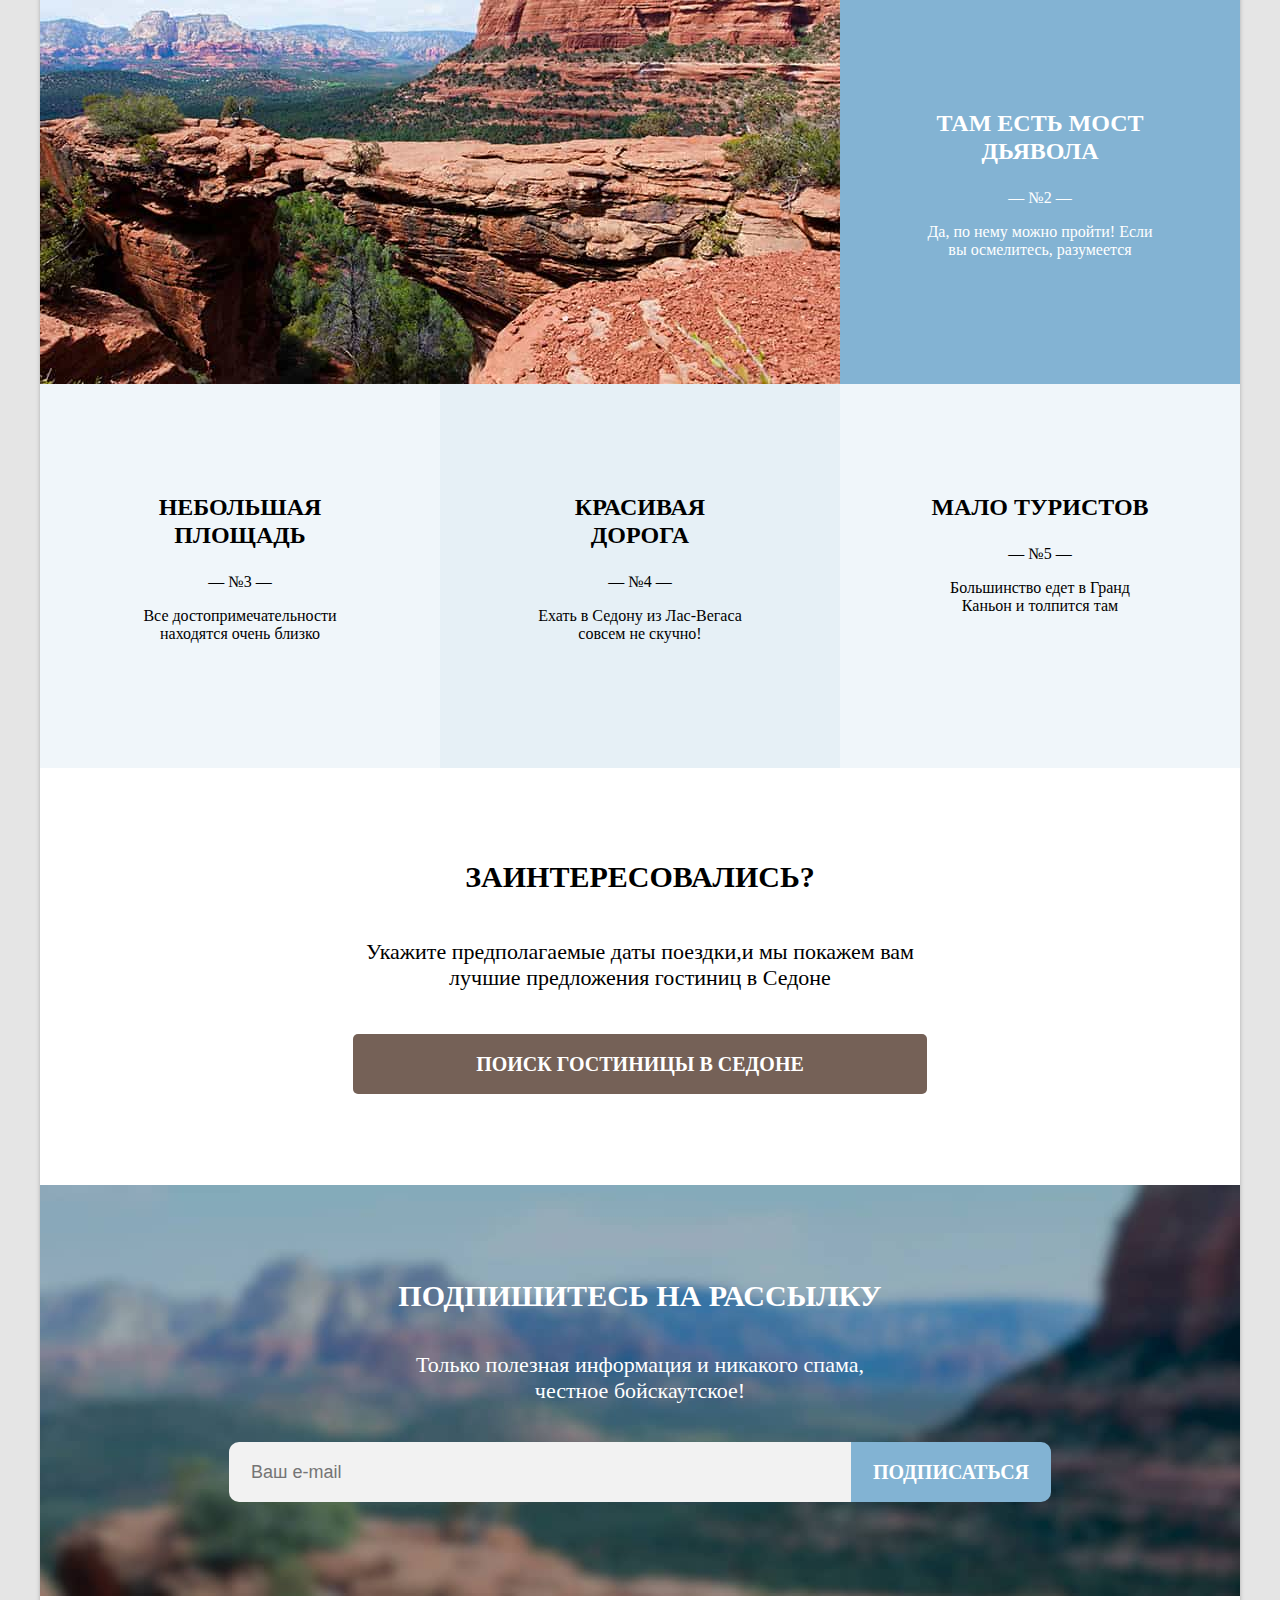
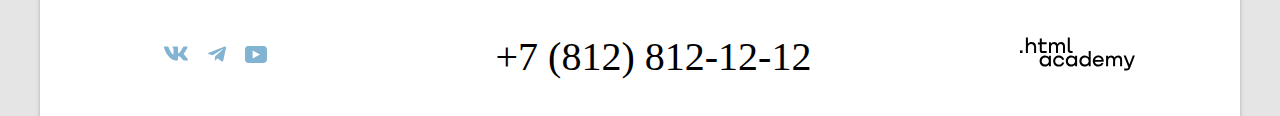
==== commit 044485d3: "Сетки компонентов на гридах" ====
--- a/index.html
+++ b/index.html
@@ -65,7 +65,7 @@
                 Седона — не аттракцион для туристов, там течёт своя жизнь
               </p>
             </li>
-            <img src="images/advantage_1.jpg" width="800" height="384" alt="Городок Седона" />
+            <img class="advantage-image" src="images/advantage_1.jpg" width="800" height="384" alt="Городок Седона" />
             <li class="advantages-item sub_item">
               <h3 class="advantage-name headline_3">Жильё</h3>
               <p class="advantage-description">
@@ -84,7 +84,7 @@
                 Не только китайского, но и настоящего местного производства!
               </p>
             </li>
-            <img src="images/advantage_2.jpg" width="800" height="384" alt="Мост дьявола" />
+            <img class="advantage-image" src="images/advantage_2.jpg" width="800" height="384" alt="Мост дьявола" />
             <li class="advantages-item dark">
               <h3 class="advantage-name headline_3">Там есть мост дьявола</h3>
               <span class="advantage-number">— №2 —</span>
@@ -114,8 +114,6 @@
               </p>
             </li>
           </ol>
-          <ul class="advantages-sublist">
-          </ul>
         </section>
         <section class="search-hotel">
           <h2 class="visually-hidden headline_2">Поиск гостиницы</h2>
--- a/styles/styles.css
+++ b/styles/styles.css
@@ -158,9 +158,9 @@
 .hotel-list {
   width: 1056px;
   margin: 0 auto;
-  display: flex;
-  flex-wrap: wrap;
-  justify-content: flex-start;
+  display: grid;
+  grid-template-columns: 340px 340px 340px;
+  gap: 18px;
 }
 
 .hotel-card {
@@ -169,10 +169,6 @@
 
 .hotel-card-title {
   margin: 16px 0;
-}
-
-.hotel-card:not(.hotel-card:nth-child(3n)) {
-  margin-right: 18px;
 }
 
 .texts,
@@ -266,14 +262,17 @@
 }
 
 .advantages-list {
-  display: flex;
-  flex-wrap: wrap;
-  justify-content: flex-start;
+  display: grid;
+  grid-template-columns: 400px 400px 400px;
+}
+
+.advantage-image {
+  grid-column: span 2;
 }
 
 .advantages-item {
   width: 400px;
-  height: 383px;
+  height: 384px;
   padding: 85px;
   box-sizing: border-box;
   text-align: center;
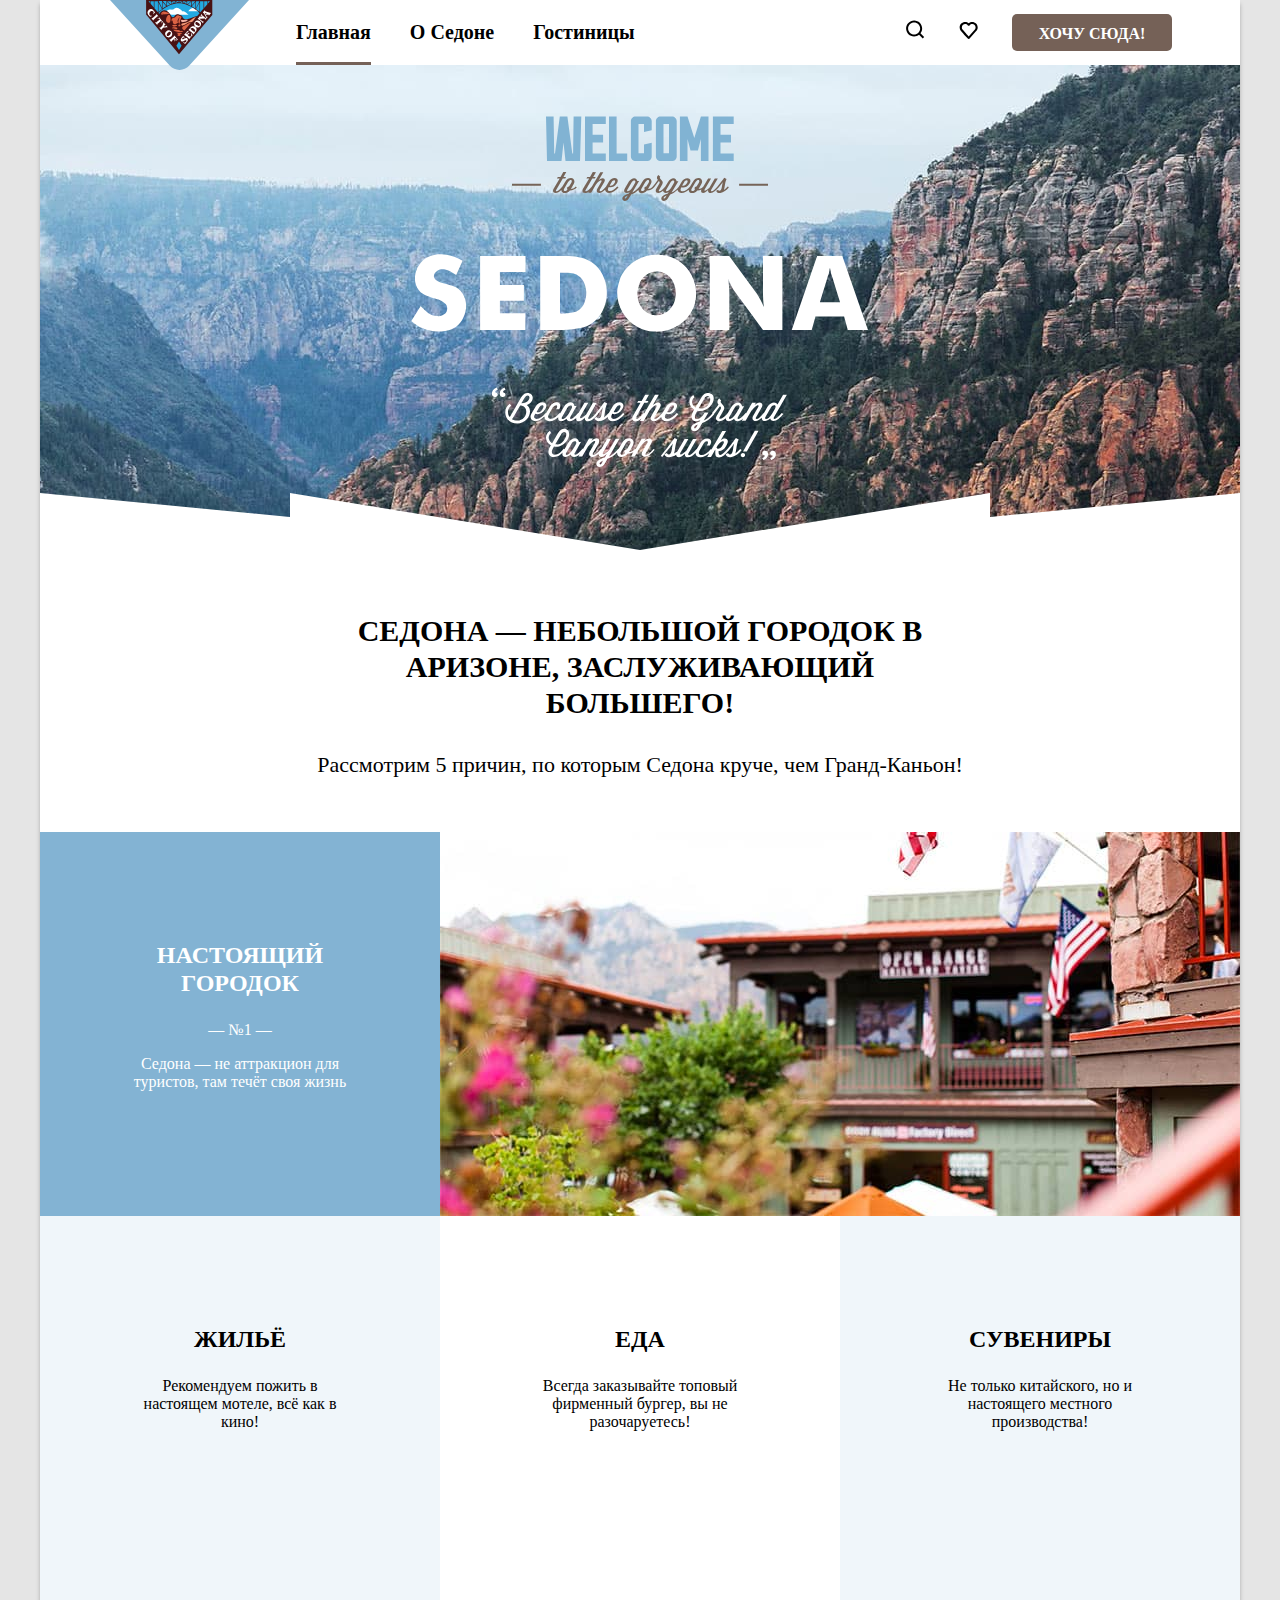
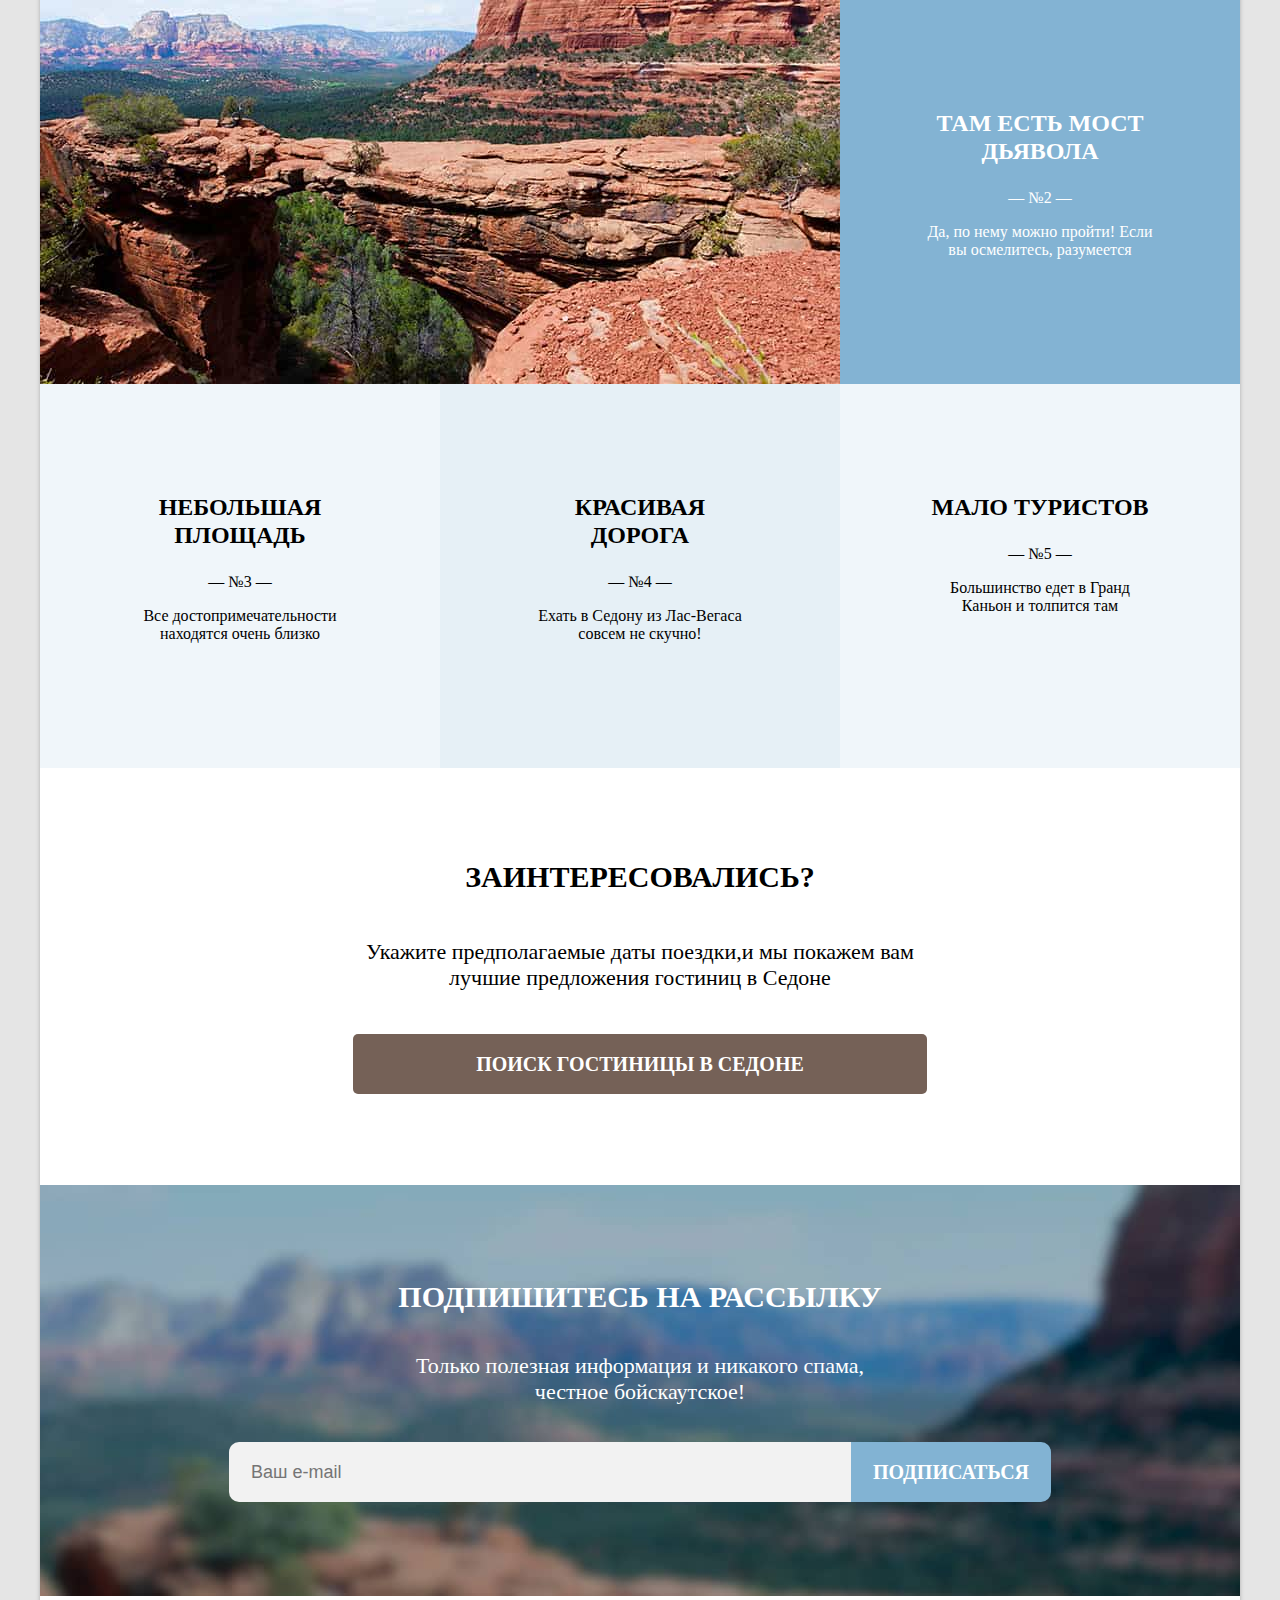
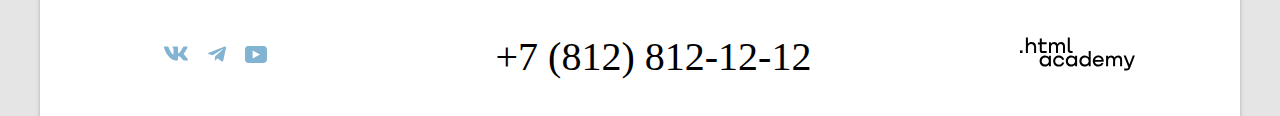
==== commit db45c63d: "Merge pull request #8 from Tolyzenkov/master" ====
--- a/index.html
+++ b/index.html
@@ -48,7 +48,7 @@
 
         <h1 class="visually-hidden">Добро пожаловать в Седону</h1>
         <section class="welcome">
-          <img class="welcome-img" src="images/welcome.svg" width="458" height="352" />
+          <img class="welcome-img" src="images/welcome.svg" width="458" height="352" alt="welcome-image" />
           <div class="welcome-decoration"></div>
         </section>
         <section class="advantages">
@@ -65,7 +65,9 @@
                 Седона — не аттракцион для туристов, там течёт своя жизнь
               </p>
             </li>
-            <img class="advantage-image" src="images/advantage_1.jpg" width="800" height="384" alt="Городок Седона" />
+            <li class="advantage-image">
+              <img src="images/advantage_1.jpg" width="800" height="384" alt="Городок Седона" />
+            </li>
             <li class="advantages-item sub_item">
               <h3 class="advantage-name headline_3">Жильё</h3>
               <p class="advantage-description">
@@ -84,7 +86,9 @@
                 Не только китайского, но и настоящего местного производства!
               </p>
             </li>
-            <img class="advantage-image" src="images/advantage_2.jpg" width="800" height="384" alt="Мост дьявола" />
+            <li class="advantage-image">
+            <img src="images/advantage_2.jpg" width="800" height="384" alt="Мост дьявола" />
+          </li>
             <li class="advantages-item dark">
               <h3 class="advantage-name headline_3">Там есть мост дьявола</h3>
               <span class="advantage-number">— №2 —</span>
@@ -125,7 +129,7 @@
           <a class="button button-brown search-button" href="#">ПОИСК ГОСТИНИЦЫ В СЕДОНЕ</a>
         </section>
         <section class="subscribe">
-          <h2 headline_2>ПОДПИШИТЕСЬ НА РАССЫЛКУ</h2>
+          <h2 class="headline_2">ПОДПИШИТЕСЬ НА РАССЫЛКУ</h2>
           <p>
             Только полезная информация и никакого спама, честное бойскаутское!
           </p>
--- a/styles/styles.css
+++ b/styles/styles.css
@@ -263,11 +263,12 @@
 
 .advantages-list {
   display: grid;
-  grid-template-columns: 400px 400px 400px;
+  grid-template-columns: 1fr 1fr 1fr;
 }
 
 .advantage-image {
   grid-column: span 2;
+  height: 384px;
 }
 
 .advantages-item {
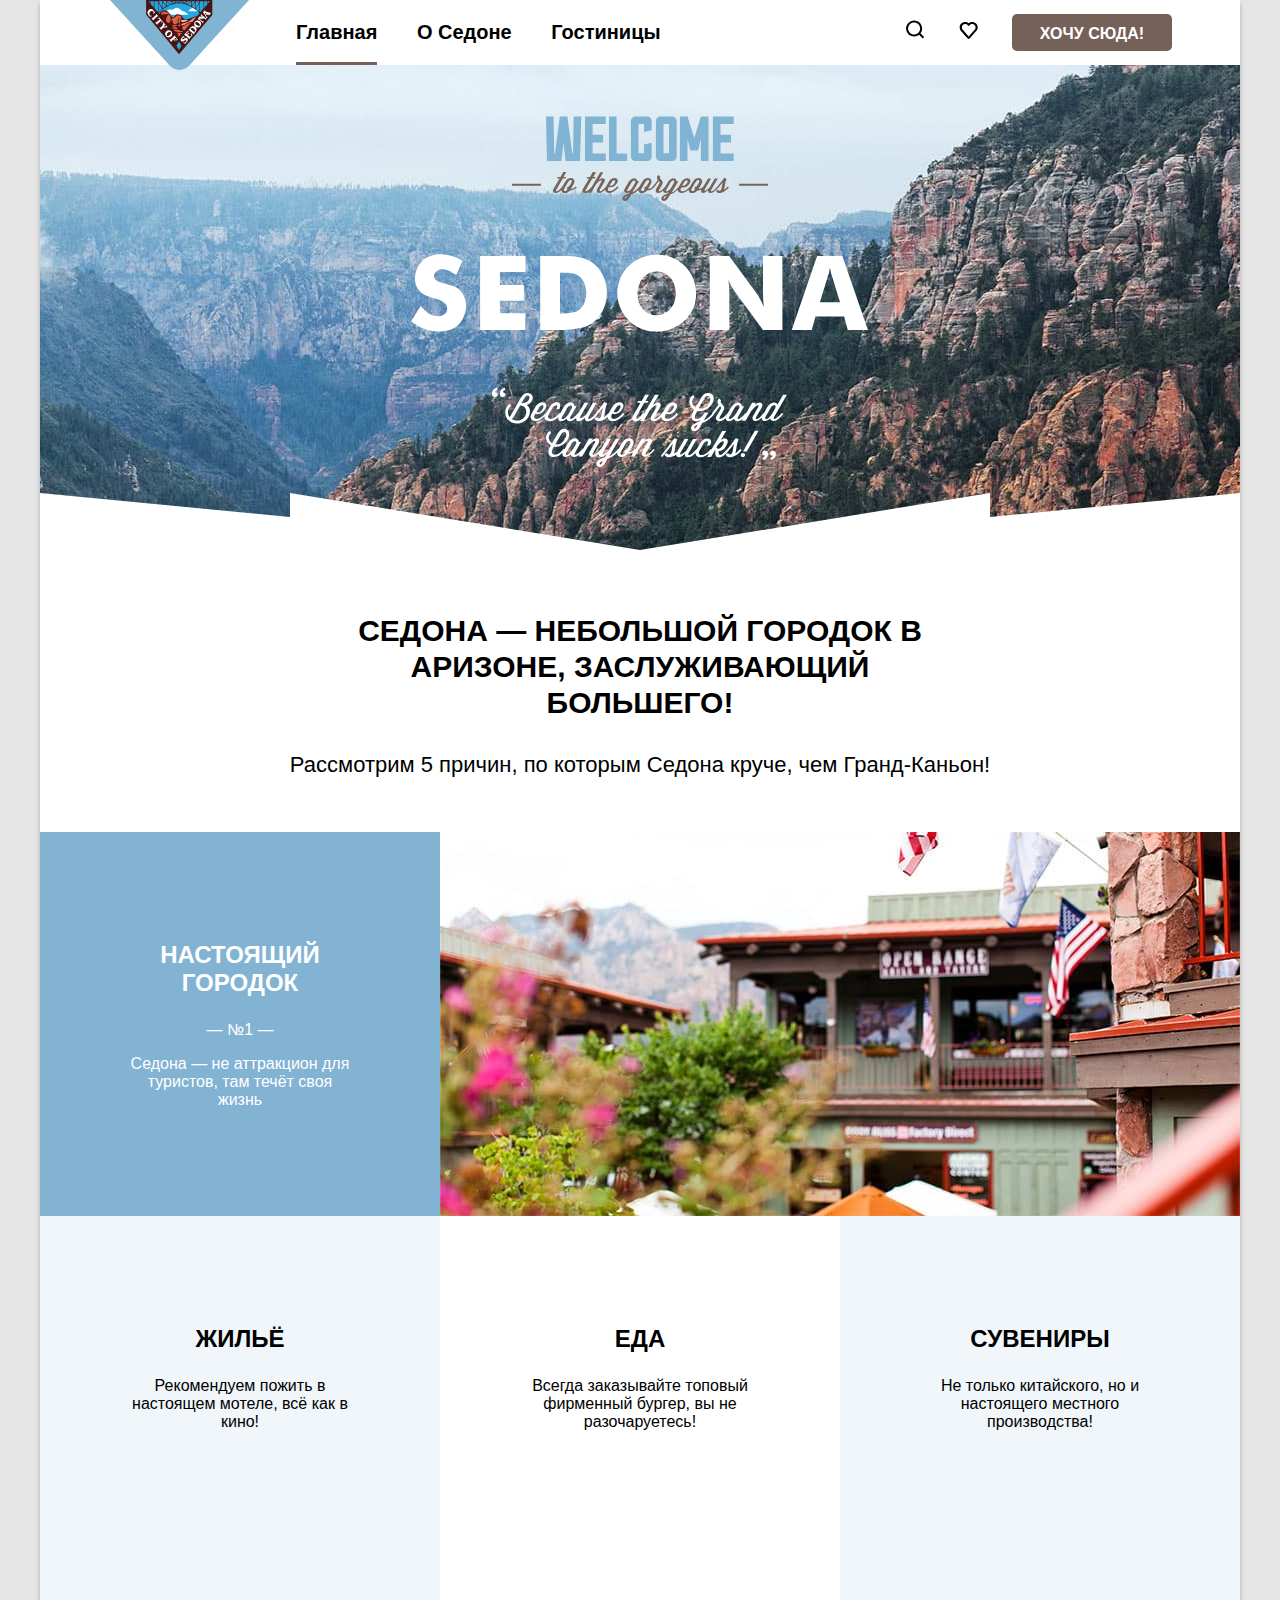
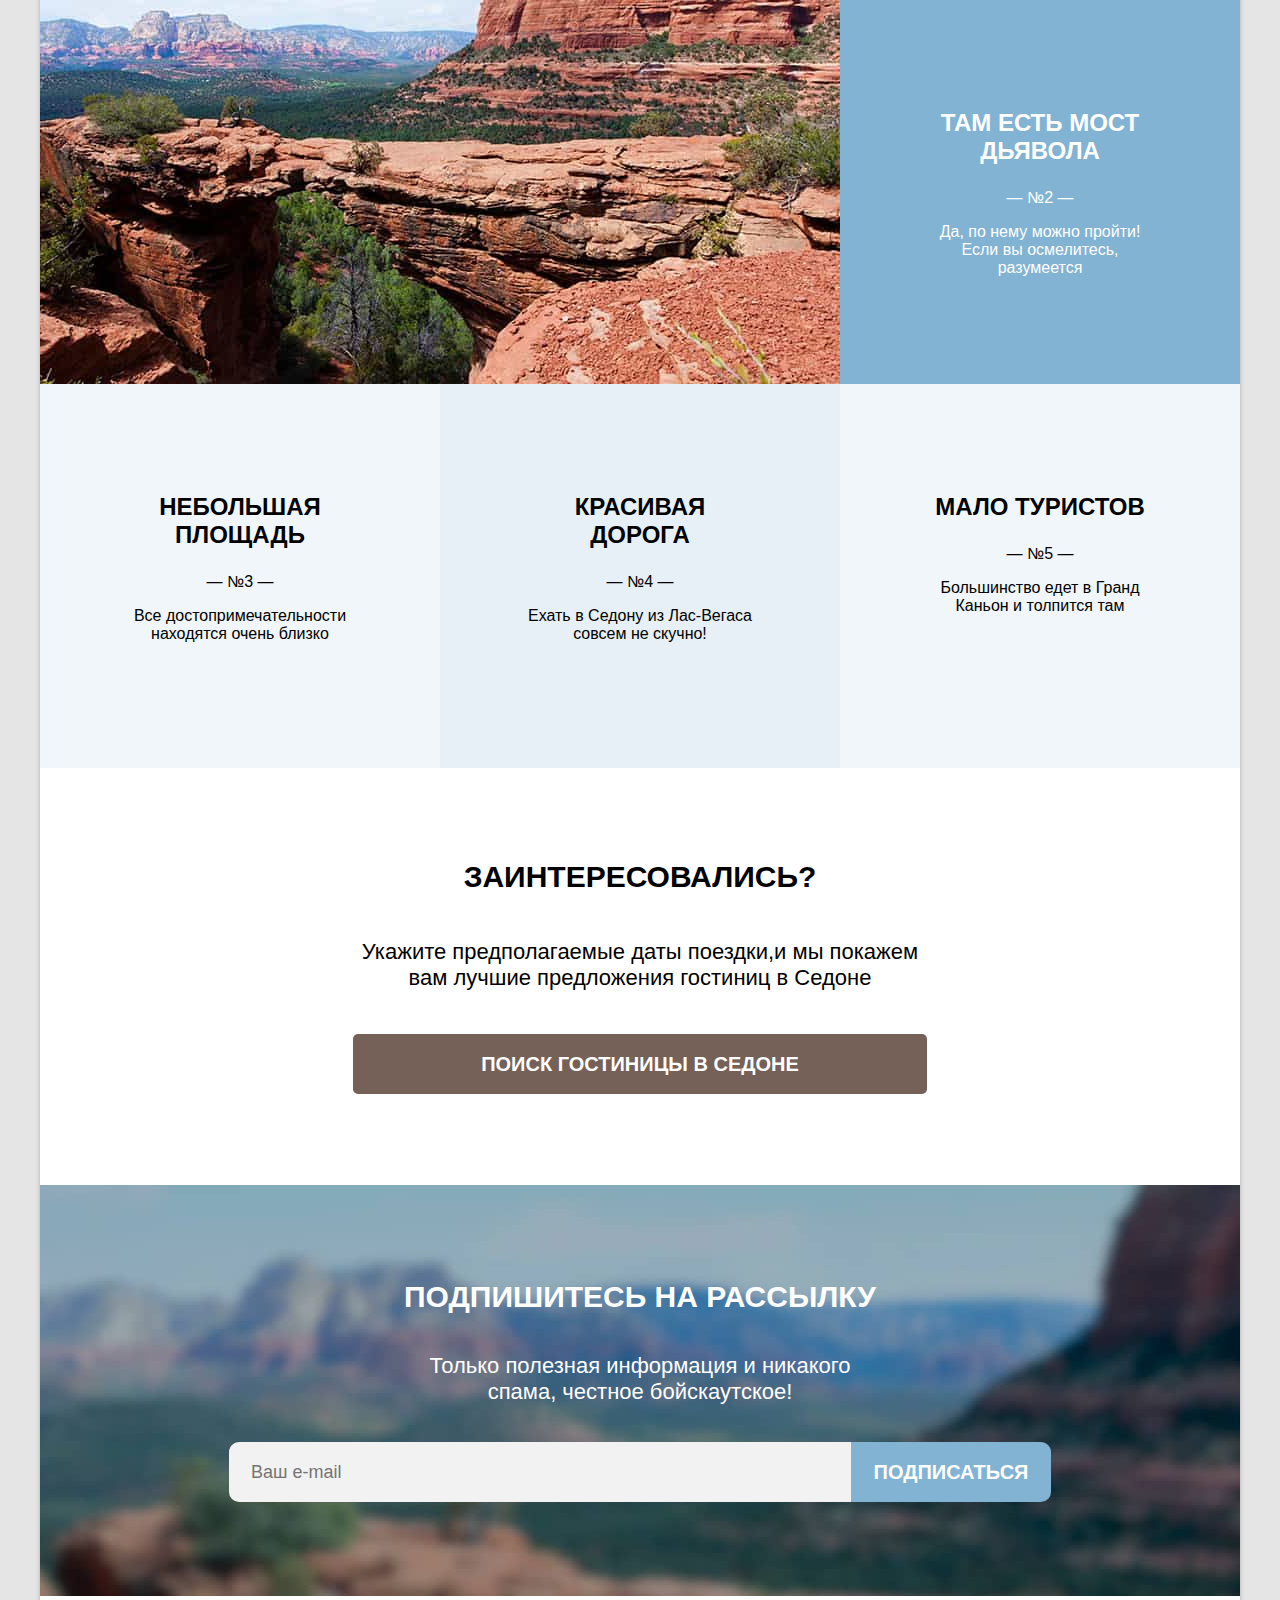
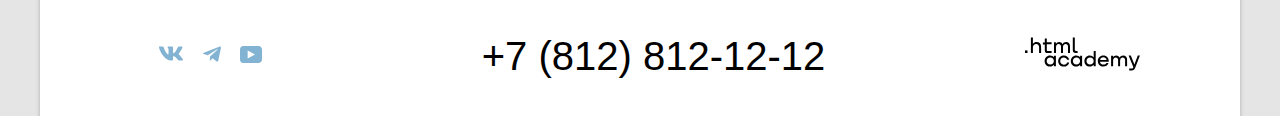
==== commit 0b51445d: "исправил ошибки валидации" ====
--- a/index.html
+++ b/index.html
@@ -5,6 +5,7 @@
     <meta charset="utf-8" />
     <title>HTML Academy: Седона</title>
     <link rel="stylesheet" href="styles/styles.css" />
+    <link rel="icon" type="image/png" sizes="32x32" href="images/favicon.png">
   </head>
 
   <body>
--- a/styles/styles.css
+++ b/styles/styles.css
@@ -103,10 +103,10 @@
   display: flex;
   min-height: 100%;
   flex-direction: column;
-  font-family: "PT Sans";
-}
-
-fieldset {
+  font-family: "PT Sans", sans-serif;
+}
+
+.fieldset {
   border: none;
   padding: 0;
   margin: 0;
@@ -446,7 +446,7 @@
 }
 
 .subscribe-button {
-  font-family: 'PT Sans';
+  font-family: "PT Sans", sans-serif;
   font-size: 20px;
   width: 200px;
   border-radius: 0 10px 10px 0;
@@ -498,7 +498,7 @@
 
 .navigation-item button {
   width: 160px;
-  font-family: 'PT Sans';
+  font-family: "PT Sans", sans-serif;
   font-size: 16px;
   font-weight: 700;
 }
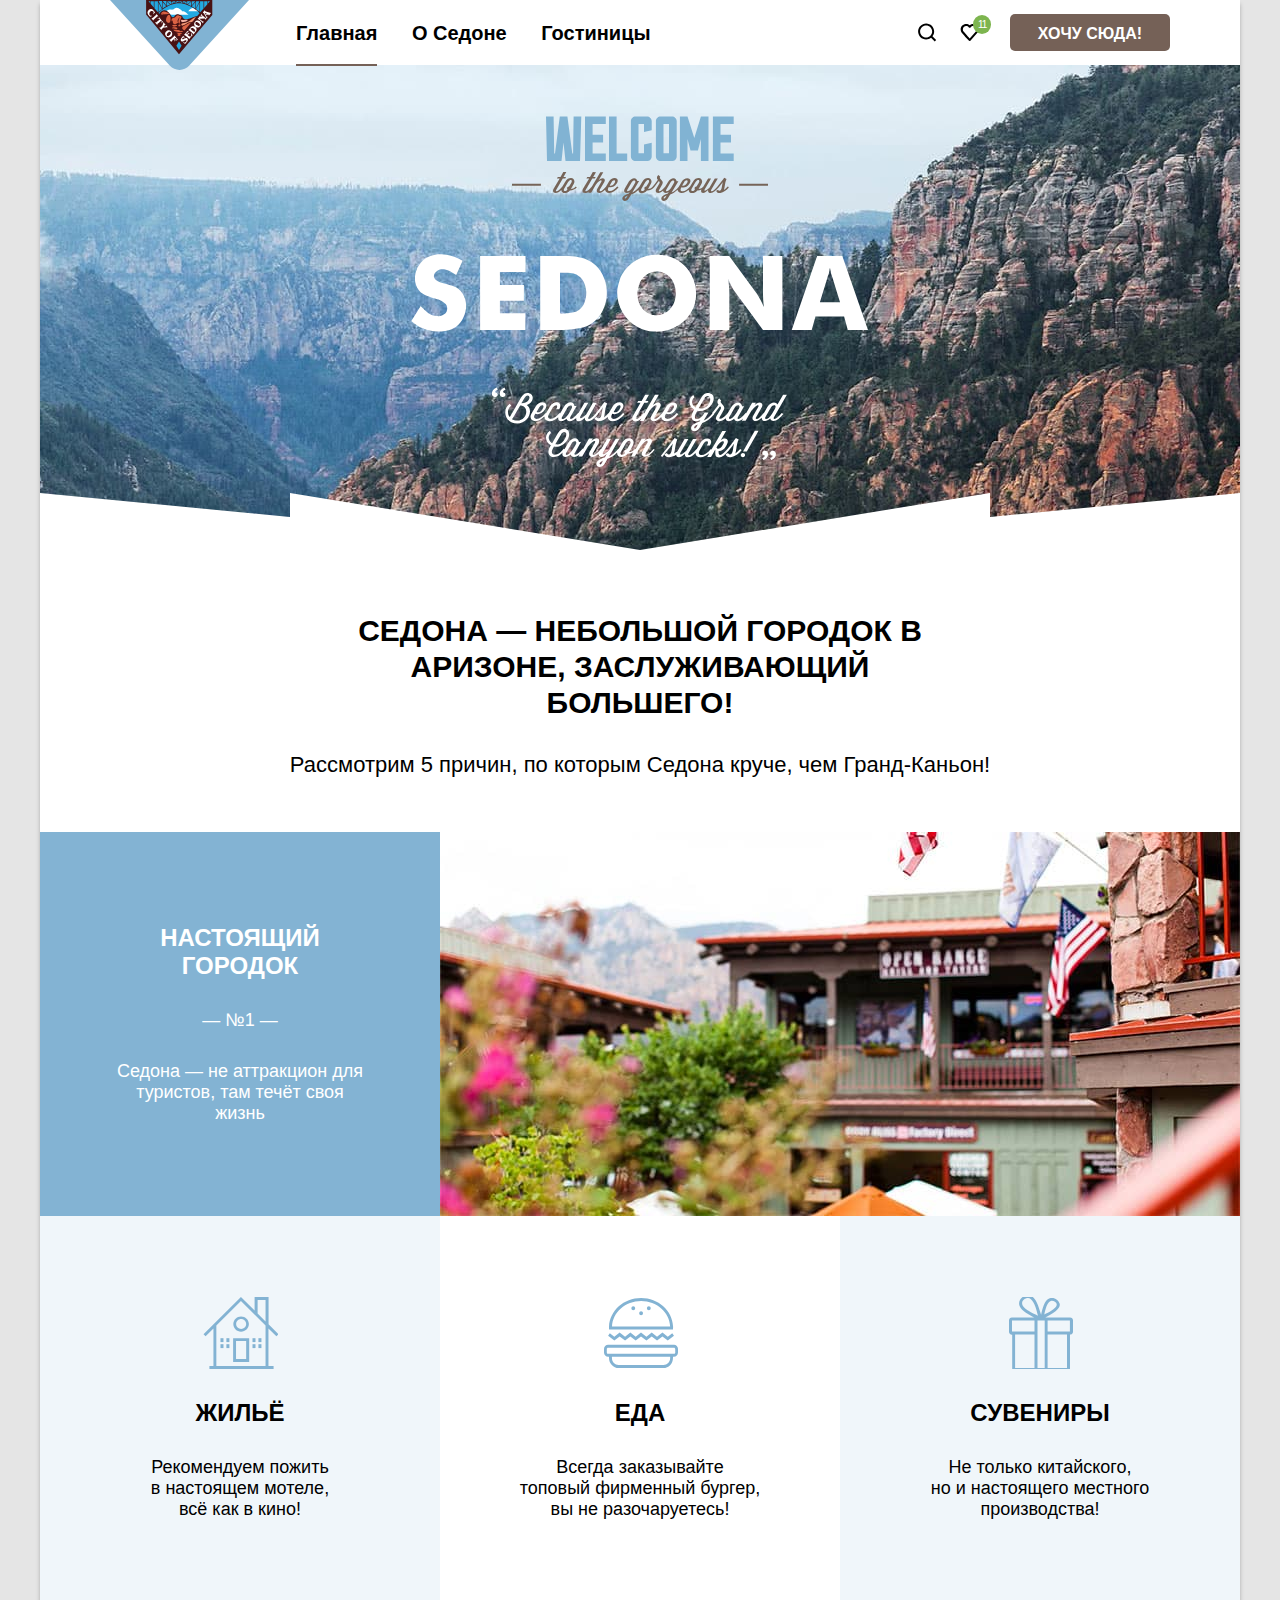
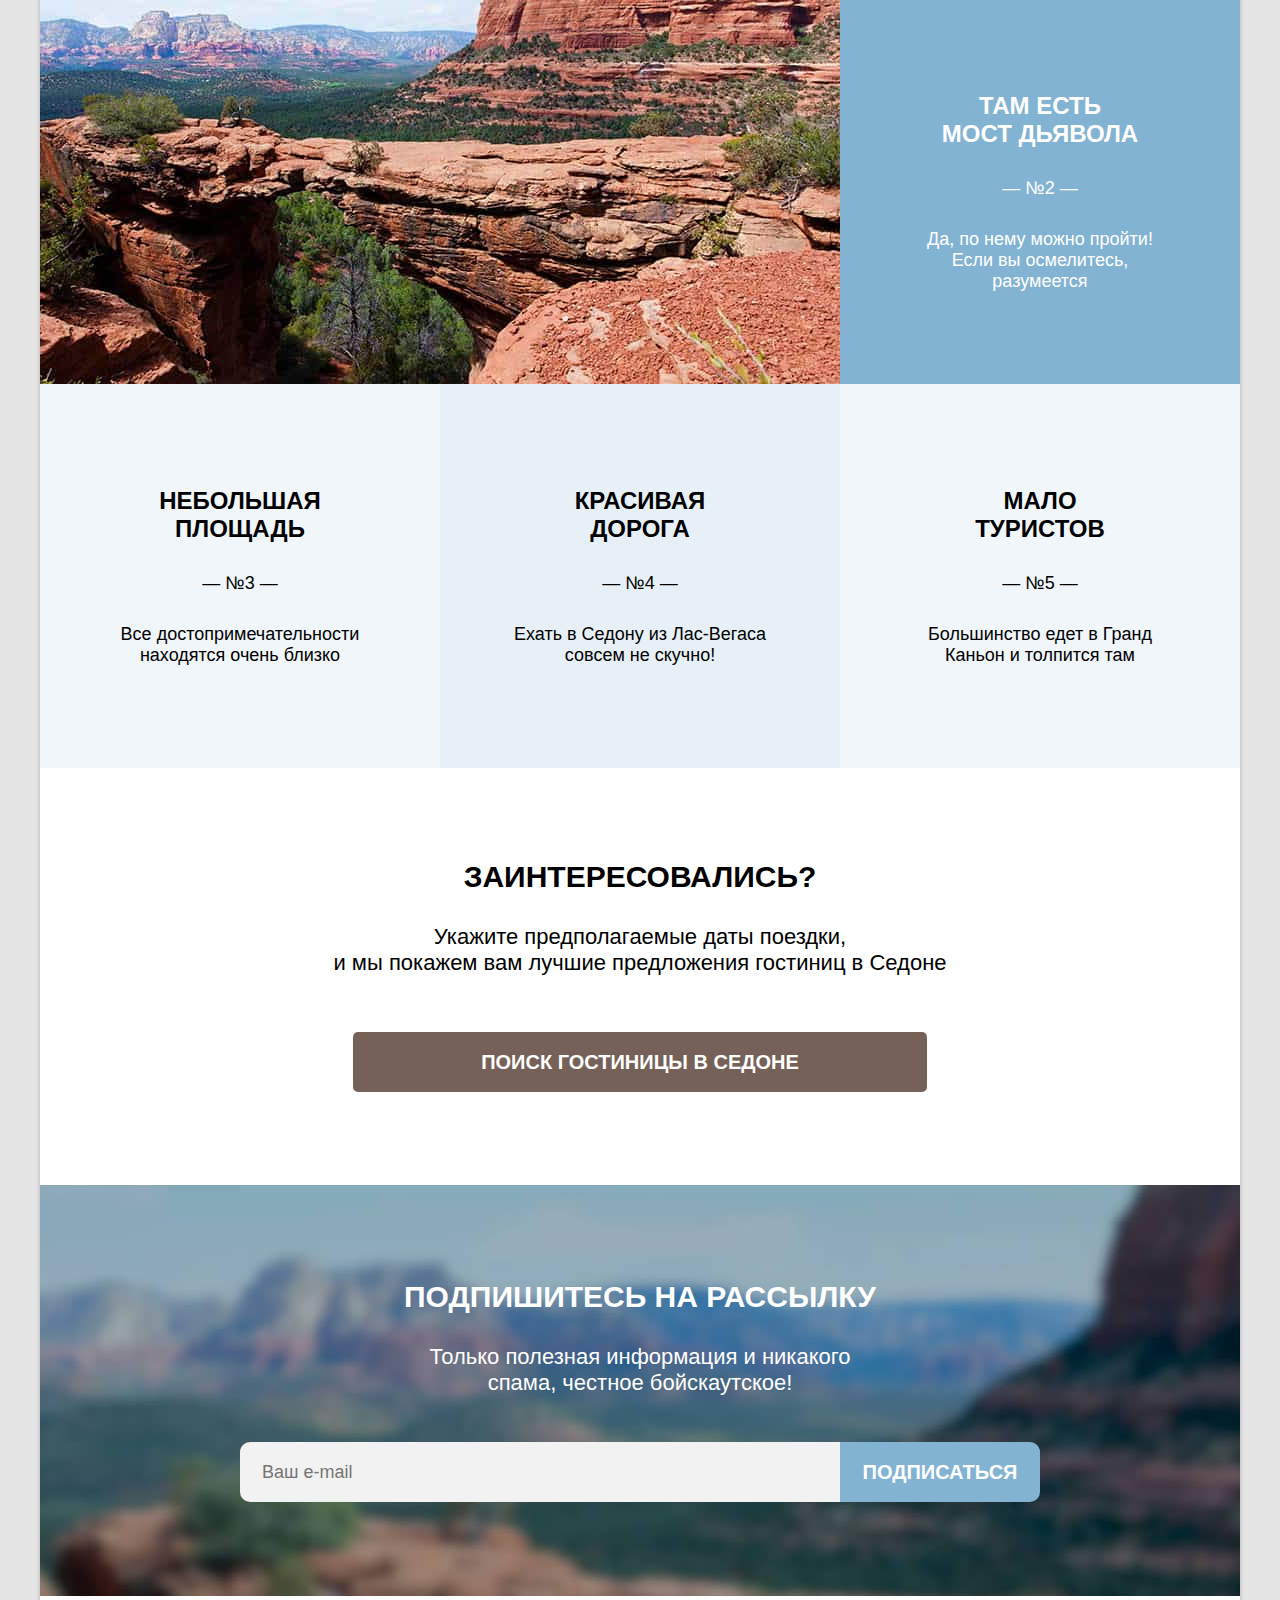
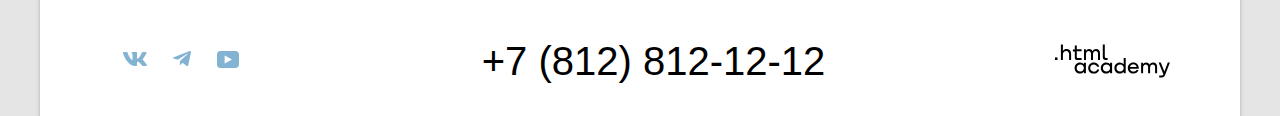
==== commit 50b76b7d: "Merge pull request #10 from Tolyzenkov/master" ====
--- a/index.html
+++ b/index.html
@@ -29,14 +29,15 @@
             </ul>
           </div>
           <ul class="navigation-list navigation-user">
-            <li class="navigation-item">
+            <li class="navigation-user-item">
               <a class="navigation-link search" href="#">
-                <span class="visually-hidden"> Поиск </span>
               </a>
+              <span class="visually-hidden"> Поиск </span>
             </li>
-            <li class="navigation-item">
+            <li class="navigation-user-item">
               <a class="navigation-link favorite" href="#">
                 <span class="visually-hidden"> Избранное </span>
+                <span class="circle">11</span>
               </a>
             </li>
             <li class="navigation-item">
@@ -60,71 +61,90 @@
           <h2 class="visually-hidden headline_2">Преимущества</h2>
           <ol class="advantages-list">
             <li class="advantages-item dark">
-              <h3 class="advantage-name headline_3">Настоящий городок</h3>
-              <span class="advantage-number">— №1 —</span>
-              <p class="advantage-description">
-                Седона — не аттракцион для туристов, там течёт своя жизнь
+              <div class="advantage-content-wraper">
+              <h3 class="advantage-name headline_3 advantage-element">Настоящий <br> городок</h3>
+              <span class="advantage-number advantage-element">— №1 —</span>
+              <p class="advantage-description advantage-element">
+                Седона — не аттракцион для <br> туристов, там течёт своя <br> жизнь
               </p>
+            </div>
             </li>
             <li class="advantage-image">
               <img src="images/advantage_1.jpg" width="800" height="384" alt="Городок Седона" />
             </li>
             <li class="advantages-item sub_item">
-              <h3 class="advantage-name headline_3">Жильё</h3>
-              <p class="advantage-description">
-                Рекомендуем пожить в настоящем мотеле, всё как в кино!
+              <div class="advantage-content-wraper">
+              <span class="advantage-icon-housing advantage-element"></span>
+              <h3 class="advantage-name headline_3 advantage-element">Жильё</h3>
+              <p class="advantage-description advantage-element">
+                Рекомендуем пожить <br> в настоящем мотеле, <br> всё как в кино!
               </p>
+            </div>
             </li>
             <li class="advantages-item sub_item">
-              <h3 class="advantage-name headline_3">Еда</h3>
-              <p class="advantage-description">
-                Всегда заказывайте топовый фирменный бургер, вы не разочаруетесь!
+              <div class="advantage-content-wraper">
+              <span class="advantage-icon-food advantage-element"></span>
+              <h3 class="advantage-name headline_3 advantage-element">Еда</h3>
+              <p class="advantage-description advantage-element">
+                Всегда заказывайте <br> топовый фирменный бургер, <br> вы не разочаруетесь!
               </p>
+            </div>
             </li>
             <li class="advantages-item sub_item">
-              <h3 class="advantage-name headline_3">Сувениры</h3>
-              <p class="advantage-description">
-                Не только китайского, но и настоящего местного производства!
+              <div class="advantage-content-wraper">
+              <span class="advantage-icon-souvenirs advantage-element"></span>
+              <h3 class="advantage-name headline_3 advantage-element">Сувениры</h3>
+              <p class="advantage-description advantage-element">
+                Не только китайского, <br> но и настоящего местного <br> производства!
               </p>
+            </div>
             </li>
             <li class="advantage-image">
             <img src="images/advantage_2.jpg" width="800" height="384" alt="Мост дьявола" />
           </li>
             <li class="advantages-item dark">
-              <h3 class="advantage-name headline_3">Там есть мост дьявола</h3>
-              <span class="advantage-number">— №2 —</span>
-              <p class="advantage-description">
-                Да, по нему можно пройти! Если вы осмелитесь, разумеется
+              <div class="advantage-content-wraper">
+              <h3 class="advantage-name headline_3 advantage-element">Там есть <br> мост дьявола</h3>
+              <span class="advantage-number advantage-element">— №2 —</span>
+              <p class="advantage-description advantage-element">
+                Да, по нему можно пройти! <br> Если вы осмелитесь, <br> разумеется
               </p>
+            </div>
             </li>
             <li class="advantages-item">
-              <h3 class="advantage-name headline_3">Небольшая площадь</h3>
-              <span class="advantage-number">— №3 —</span>
-              <p class="advantage-description">
-                Все достопримечательности находятся очень близко
+              <div class="advantage-content-wraper">
+              <h3 class="advantage-name headline_3 advantage-element">Небольшая <br> площадь</h3>
+              <span class="advantage-number advantage-element">— №3 —</span>
+              <p class="advantage-description advantage-element">
+                Все достопримечательности <br> находятся очень близко
               </p>
+            </div>
             </li>
             <li class="advantages-item">
-              <h3 class="advantage-name headline_3">Красивая дорога</h3>
-              <span class="advantage-number">— №4 —</span>
-              <p class="advantage-description">
-                Ехать в Седону из Лас-Вегаса совсем не скучно!
+              <div class="advantage-content-wraper">
+              <h3 class="advantage-name headline_3 advantage-element">Красивая <br> дорога</h3>
+              <span class="advantage-number advantage-element">— №4 —</span>
+              <p class="advantage-description advantage-element">
+                Ехать в Седону из Лас-Вегаса <br> совсем не скучно!
               </p>
+            </div>
             </li>
             <li class="advantages-item">
-              <h3 class="advantage-name headline_3">Мало туристов</h3>
-              <span class="advantage-number">— №5 —</span>
-              <p class="advantage-description">
-                Большинство едет в Гранд Каньон и толпится там
+              <div class="advantage-content-wraper">
+              <h3 class="advantage-name headline_3 advantage-element">Мало <br> туристов</h3>
+              <span class="advantage-number advantage-element">— №5 —</span>
+              <p class="advantage-description advantage-element">
+                Большинство едет в Гранд <br> Каньон и толпится там
               </p>
+            </div>
             </li>
           </ol>
         </section>
         <section class="search-hotel">
           <h2 class="visually-hidden headline_2">Поиск гостиницы</h2>
           <p><span>ЗАИНТЕРЕСОВАЛИСЬ?</span></p>
-          <p>
-            Укажите предполагаемые даты поездки,и мы покажем вам лучшие
+          <p class="search-hotel-text">
+            Укажите предполагаемые даты поездки, <br>и мы покажем вам лучшие
             предложения гостиниц в Седоне
           </p>
           <a class="button button-brown search-button" href="#">ПОИСК ГОСТИНИЦЫ В СЕДОНЕ</a>
@@ -142,6 +162,7 @@
 
       </main>
       <footer>
+        <div class="footer-wraper">
         <ul class="social-list">
           <li>
             <a class="social-vk" href="https://vk.com/htmlacademy">
@@ -163,6 +184,7 @@
         <a class="htmlacademy-logo" href="https://htmlacademy.ru/">
           <img src="images/htmlacademy_logo.svg" width="115" height="34" alt="Логотип htmlacademy" />
         </a>
+      </div>
       </footer>
     </div>
   </body>
--- a/styles/styles.css
+++ b/styles/styles.css
@@ -39,37 +39,68 @@
   margin-right: 30px;
 }
 
+.htmlacademy-logo {
+  height: 34px;
+}
+
+.htmlacademy-logo img:hover {
+    content: url(../images/htmlacademy_logo_hover.svg);
+}
+
 .navigation-list-wraper {
   display: flex;
   align-items: center;
 }
 
 .navigation-list {
+  height: 66px;
   padding-left: 17px;
   width: 500px;
 }
 
 .navigation-link {
   display: inline-block;
+  line-height: 66px;
+  height: 66px;
+}
+
+.navigation-link:hover {
+  color: rgba(117, 97, 87, 1);
+}
+
+.navigation-link:active {
+  color: rgba(117, 97, 87, 0.3)
+}
+
+.navigation-user {
+  height: 66px;
+  display: flex;
+  align-items: center;
+  justify-content: flex-end;
+  width: 264px;
+}
+
+.navigation-item:not(.navigation-item:last-child) {
+  margin-right: 29px;
+}
+
+.navigation-user-item {
+  width: 42px;
+  text-align: center;
+  margin: 0;
+}
+
+.current-page a {
   box-sizing: border-box;
-  line-height: 65px;
-  height: 65px;
-}
-
-.navigation-user {
-  display: flex;
-  justify-content: space-between;
-  align-items: center;
-  width: 264px;
-}
-
-.navigation-item:not(.navigation-item:last-child) {
-  margin-right: 34px;
-}
-
-.current-page a {
-  border-bottom: 3px solid rgba(117, 97, 87, 1);
-}
+  border-bottom: 2px solid rgba(117, 97, 87, 1);
+  height: 66px;
+  line-height: 66px;
+}
+
+.navigation-user li:nth-child(3) {
+  margin-left: 20px;
+}
+
 
 .inner_wrapper {
   box-shadow: 0 4px 4px 0 rgba(0, 0, 0, 0.25);
@@ -85,12 +116,20 @@
   margin: 0 auto;
 }
 
-.search::before {
-  content: url(../images/search.svg);
-}
-
-.favorite::before {
-  content: url(../images/favorite.svg);
+.search {
+  display: block;
+  background-image: url(../images/search.svg);
+  background-repeat: no-repeat;
+  background-position: center;
+  margin-left: 1px;
+}
+
+.favorite {
+  position: relative;
+  display: block;
+  background-image: url(../images/favorite.svg);
+  background-repeat: no-repeat;
+  background-position: center;
 }
 
 html {
@@ -120,6 +159,43 @@
 
 .advantage-name {
   text-transform: uppercase;
+  margin: 0;
+}
+
+.advantage-description {
+  font-size: 18px;
+  line-height: 21px;
+  margin: 0;
+}
+
+.advantage-icon-housing {
+  display: block;
+  width: 75px;
+  height: 72px;
+  margin: auto;
+  background-image: url(../images/housing.svg);
+  background-repeat: no-repeat;
+  background-position: center;
+}
+
+.advantage-icon-food {
+  display: block;
+  width: 75px;
+  height: 72px;
+  margin: auto;
+  background-image: url(../images/food.svg);
+  background-repeat: no-repeat;
+  background-position: center;
+}
+
+.advantage-icon-souvenirs {
+  display: block;
+  width: 75px;
+  height: 72px;
+  margin: auto;
+  background-image: url(../images/souvenirs.svg);
+  background-repeat: no-repeat;
+  background-position: center;
 }
 
 .main_index {
@@ -131,15 +207,16 @@
 }
 
 .search-hotel {
-  padding: 91px 0;
   box-sizing: border-box;
-  width: 574px;
   height: 417px;
   margin: 0 auto;
   display: flex;
   flex-direction: column;
-  justify-content: space-between;
-  align-items: center;
+  align-items: center;
+}
+
+.search-hotel-text {
+  line-height: 26px;
 }
 
 .search-hotel span {
@@ -148,27 +225,48 @@
   line-height: 36px;
 }
 
-.search-hotel p {
+.search-hotel p:not(.search-hotel p:first-of-type) {
   font-size: 22px;
   text-align: center;
-  width: 592px;
-  margin: 0;
+  margin: 0;
+  margin-top: 29px;
+  margin-bottom: 56px;
+}
+
+.search-hotel p:first-of-type {
+  margin: 0;
+  margin-top: 91px;
+  line-height: 26px;
+  font-size: 22px;
+}
+
+.subscribe p:first-of-type {
+  margin: 0;
+  margin-top: 29px;
+  margin-bottom: 46px;
+  line-height: 26px;
+  font-size: 22px;
 }
 
 .hotel-list {
   width: 1056px;
-  margin: 0 auto;
+  margin-left: 73px;
+  margin-right: 71px;
   display: grid;
   grid-template-columns: 340px 340px 340px;
-  gap: 18px;
+  gap: 0 18px;
 }
 
 .hotel-card {
+  display: flex;
   padding: 20px;
+  flex-direction: column;
+  align-items: center;
 }
 
 .hotel-card-title {
-  margin: 16px 0;
+  margin: 0;
+  margin-top: 12px;
 }
 
 .texts,
@@ -178,18 +276,41 @@
   justify-content: space-between;
 }
 
+.btns {
+  width: 300px;
+  margin: 0;
+}
+
+.rating {
+  width: 300px;
+  margin: 0;
+  margin-top: 17px;
+}
+
 .hotel-type {
+  font-size: 18px;
+  line-height: 21px;
+  display: block;
+  width: 160px;
+}
+
+.hotel-price {
+  font-size: 18px;
+  line-height: 21px;
   display: block;
   width: 140px;
 }
 
-.hotel-price {
-  display: block;
-  width: 140px;
-}
-
 .telnumber {
   font-size: 40px;
+}
+
+.telnumber:hover {
+  color: rgba(117, 97, 87, 1);
+}
+
+.telnumber:active {
+  color: rgba(117, 97, 87, 0.3);
 }
 
 .headline_1 {
@@ -257,8 +378,18 @@
 footer {
   height: 120px;
   display: flex;
-  justify-content: space-around;
-  align-items: center;
+  justify-content: space-between;
+  align-items: center;
+}
+
+.footer-wraper {
+  display: flex;
+  width: 1060px;
+  margin: auto;
+  justify-content: space-between;
+  align-items: center;
+  margin-top: 40px;
+  margin-bottom: 30px;
 }
 
 .advantages-list {
@@ -272,13 +403,25 @@
 }
 
 .advantages-item {
+  display: flex;
+  flex-direction: column;
+  justify-content: center;
   width: 400px;
   height: 384px;
-  padding: 85px;
   box-sizing: border-box;
   text-align: center;
 
 }
+
+.advantage-number {
+  display: block;
+  font-size: 18px;
+}
+
+.advantage-element:not(.advantage-element:first-child) {
+  margin-top: 30px;
+}
+
 
 .dark {
   background-color: rgba(131, 179, 211, 1);
@@ -309,6 +452,7 @@
   background-repeat: no-repeat;
   color: #fff;
   height: 411px;
+  line-height: 26px;
 }
 
 .subscribe-inner {
@@ -335,7 +479,7 @@
 
 
 .filter_block {
-  height: 403px;
+  height: 100%;
   background-image: url(../images/catalog_background.jpg);
   background-repeat: no-repeat;
   background-size: cover;
@@ -344,48 +488,117 @@
   flex-direction: column;
 }
 
+.filter_block legend {
+  margin-bottom: 30px;
+  font-size: 20px;
+  line-height: 26px;
+  font-weight: 700;
+}
+
+.filter_block label {
+  font-size: 18px;
+  line-height: 21px;
+
+}
+
+input[type=checkbox] + label:not(input[type=checkbox] + label:first-of-type),
+input[type=radio] + label:not(input[type=radio] + label:first-of-type){
+  display: block;
+  margin-top: 13px;
+
+}
+
+input[type=radio]:enabled,
+input[type=radio]:disabled{
+  display: none;
+}
+
+input[type=radio] + label::before  {
+  display: inline-block;
+  vertical-align: middle;
+  height: 21px;
+  content: url(../images/catalog/radio_disabled.png);
+  margin-right: 15px;
+}
+
+input[type=radio]:checked + label::before  {
+  display: inline-block;
+  vertical-align: middle;
+  height: 21px;
+  content: url(../images/catalog/radio_enabled.png);
+  margin-right: 15px;
+}
+
+input[type=checkbox]:enabled,
+input[type=checkbox]:disabled{
+  display: none;
+}
+
+input[type=checkbox] + label::before  {
+  display: inline-block;
+  vertical-align: middle;
+  height: 21px;
+  content: url(../images/catalog/checkbox_unchecked.png);
+  margin-right: 15px;
+}
+
+input[type=checkbox]:checked + label::before  {
+  display: inline-block;
+  vertical-align: middle;
+  content: url(../images/catalog/checkbox_checked.png);
+  margin-right: 15px;
+}
+
 .filter_block_wrapper {
   width: 1060px;
   height: 298px;
   margin: auto;
+  margin-top: 35px;
+  margin-bottom: 70px;
 }
 
 .filter_form {
-  height: 149px;
   display: flex;
   justify-content: space-between;
-  align-items: center;
+  align-items: flex-start;
 }
 
 .filter_type_wrapper {
-  width: 366px;
-  display: flex;
-  justify-content: space-between;
-  align-items: center;
-}
-
-.infra {
+  width: 375px;
+  display: flex;
+  align-items:flex-start;
+}
+
+.type {
   display: flex;
   flex-direction: column;
-  justify-content: flex-end;
-}
-
-.type {
-  display: flex;
-  flex-direction: column;
-  justify-content: flex-end;
+  margin-top: 0;
+  margin-left: 67px;
 }
 
 .price-filter {
   width: 288px;
   display: flex;
-  align-items: center;
   flex-wrap: wrap;
+  margin-left: 94px;
+}
+
+.price-filter legend {
+  margin-bottom: 34px;
 }
 
 .filter_buttons_wrapper {
   display: flex;
   flex-direction: column;
+  margin-top: 60px;
+
+}
+
+.filter_buttons_wrapper button {
+  font-family: "PT Sans", sans-serif;
+  font-size: 16px;
+  line-height: 20px;
+  font-weight: 700;
 }
 
 .inner-header a {
@@ -394,12 +607,14 @@
 
 .inner-header h1 {
   margin: 0;
+  margin-bottom: 10px;
 }
 
 .inner-header {
   display: flex;
   flex-direction: column;
   justify-content: flex-start;
+  margin-bottom: 40px;
 }
 
 a {
@@ -432,10 +647,14 @@
 }
 
 .reset-button {
+  font-family: "PT Sans", sans-serif;
+  font-size: 16px;
+  line-height: 20px;
+  font-weight: 400;
   background-color: transparent;
   color: #fff;
   border: none;
-  margin-top: 15px;
+  margin-top: 20px;
 }
 
 .search-button {
@@ -469,6 +688,7 @@
   padding-right: 15px;
 }
 
+
 .begin-price {
   border-right: 1px #fff solid;
   border-radius: 4px 0 0 4px;
@@ -481,19 +701,55 @@
 
 .begin-price,
 .end-price::placeholder {
+  font-family: "PT Sans", sans-serif;
+  font-size: 18px;
+  line-height: 21px;
   text-align: end;
+}
+
+button:disabled {
+  background-color: rgba(229, 229, 229, 1);
+  color: rgba(255, 255, 255, 1);
 }
 
 .button-brown {
   background: rgba(117, 97, 87, 1);
 }
 
+.button-brown:hover {
+  background-color: rgba(97, 80, 72, 1);
+}
+
+.button-brown:active {
+  background-color: rgba(117, 97, 87, 1);
+  color: rgba(255, 255, 255, 0.3);
+}
+
 .button-blue {
   background: rgba(130, 179, 211, 1);
 }
 
+.button-blue:hover {
+  background-color: rgba(104, 162, 202, 1);
+}
+
+.button-blue:active {
+  background-color: rgba(130, 179, 211, 1);
+  color: rgba(255, 255, 255, 0.3);
+}
+
+
 .button-green {
   background: rgba(125, 181, 79, 1);
+}
+
+.button-green:hover {
+  background: rgba(108, 158, 66, 1);
+}
+
+.button-green:active {
+  background: rgba(125, 181, 79, 1);
+  color:  rgba(255, 255, 255, 0.3);
 }
 
 .navigation-item button {
@@ -503,6 +759,8 @@
   font-weight: 700;
 }
 
+
+
 input {
   background-color: rgba(242, 242, 242, 1);
 }
@@ -515,36 +773,66 @@
 }
 
 .subscribe input {
+  font-family: "PT Sans", sans-serif;
+  font-weight: 400;
+  color: rgba(0, 0, 0, 1);
+  box-sizing: border-box;
   padding: 0;
   padding-left: 22px;
   font-size: 18px;
   border-radius: 10px 0 0 10px;
+  line-height: 21px;
 }
 
 .catalog-sort {
-  margin: 55px 0;
+  margin-top: 55px;
+  margin-left: 72px;
   height: 49px;
   display: flex;
-  justify-content: space-around;
+  justify-content: space-between;
+  width: 1057px;
   align-items: center;
 }
 
 .sort {
+  appearance: none;
+  background-image: url(../images/catalog/vector.svg);
+  background-repeat: no-repeat;
+  background-position: 255px 19px;
+  font-family: "PT Sans", sans-serif;
+  font-weight: 400;
+  font-size: 18px;
+  line-height: 21px;
   width: 290px;
   height: 100%;
-  padding-left: 20px;
+  padding-left: 17px;
   border: 2px solid rgba(229, 229, 229, 1);
   border-radius: 4px;
+  margin-right: 20px;
+}
+
+.sort:hover,
+.sort:focus {
+  border-color: rgba(104, 162, 202, 1);
+}
+
+.sort:active {
+  border-color: rgba(63, 94, 114, 1);
 }
 
 .view-list {
   display: flex;
+  margin-top: 5px;
 }
 
 .view-item:not(.view-item:last-child) {
   margin-right: 8px;
 }
 
+.view-item:hover::before {
+  content: url();
+}
+
 .table::before {
   content: url(../images/catalog/view-table.svg);
 }
@@ -558,14 +846,20 @@
 }
 
 .count-of-hotels {
+  margin: 0;
+  font-family: "PT Sans", sans-serif;
   text-transform: uppercase;
   font-size: 30px;
+  line-height: 36px;
   font-weight: 700;
+  margin-right: 136px;
 }
 
 .catalog {
   display: flex;
   flex-direction: column;
+  margin-top: 56px;
+  margin-bottom: 25px;
 }
 
 
@@ -592,8 +886,10 @@
 
 .social-list {
   display: flex;
+  height: 34px;
   width: 142px;
-  justify-content: space-evenly;
+  justify-content: space-around;
+  align-items: center;
 }
 
 .social-list li {
@@ -613,37 +909,97 @@
   content: url(../images/youtube_icon.svg);
 }
 
+.social-vk:hover::before {
+  content: url(../images/vk_focus.svg);
+}
+
+.social-telegramm:hover::before{
+  content: url(../images/telegram_focus.svg);
+}
+
+.social-youtube:hover::before {
+  content: url(../images/utube_focus.svg);
+}
+
+.social-vk:active::before {
+  content: url(../images/vkontakte_active.svg);
+}
+
+.social-telegramm:active::before {
+  content: url(../images/telegram_active.svg);
+}
+
+.social-youtube:active::before {
+  content: url(../images/youtube_active.svg);
+}
+
 .decorate {
   margin: 0 auto;
-  margin-top: 66px;
+  margin-top: 62px;
   margin-bottom: 30px;
   width: 1055px;
   border: 1px solid rgba(230, 230, 230, 1);
 }
 
 .hotels-on-page-select {
+  background-image: url(../images/catalog/vector.svg);
+  background-repeat: no-repeat;
+  background-position: 127px 17px;
   border: 2px solid rgba(229, 229, 229, 1);
   border-radius: 4px;
   width: 160px;
   padding: 14px 20px;
+  appearance: none;
+}
+
+.hotels-on-page-select:hover,
+.hotels-on-page-select:focus {
+  border-color: rgba(104, 162, 202, 1);
+}
+
+.hotels-on-page-select:active {
+  border-color: rgba(63, 94, 114, 1);
 }
 
 .pagination-list {
   display: flex;
   margin: 0;
+  margin-left: 1px;
 }
 
 .pagination-item {
   text-align: center;
 }
 
+
 .pagination-link {
   display: block;
+  font-size: 20px;
+  font-weight: 700;
+  color: white;
   width: 60px;
   height: 60px;
   border-radius: 4px;
-  line-height: 55px;
+  line-height: 60px;
   background-color: rgba(130, 179, 211, 1);
+}
+
+.pagination-link:hover:not(.pagination-current.pagination-link) {
+  background-color: rgba(104, 162, 202, 1);
+}
+
+.pagination-link:active:not(.pagination-current.pagination-link) {
+  color: rgba(255, 255, 255, 0.3);
+  background-color: rgba(130, 179, 211, 1);
+}
+
+
+.hotel-on-page-text {
+  font-size: 18px;
+}
+
+.pagination-current.pagination-link{
+  color: black;
 }
 
 .pagination-item:not(.pagination-item:last-child) {
@@ -663,7 +1019,13 @@
 }
 
 .hotels-on-page-text {
+  font-size: 18px;
+  line-height: 21px;
   margin-right: 45px;
+}
+
+.breadcrubs {
+  margin-left: 3px;
 }
 
 .breadcrubs-item {
@@ -672,7 +1034,7 @@
 }
 
 .breadcrubs-item:not(.breadcrubs-item:last-child) {
-  margin-right: 10px;
+  margin-right: 5px;
 }
 
 .home_page::after {
@@ -682,3 +1044,65 @@
 .breadcrubs_arrow::before {
   content: url(../images/arrow.svg);
 }
+
+.range {
+  margin: 0;
+  margin-top: 28px;
+  display: flex;
+  width: 288px;
+}
+
+.scale-long {
+  position: absolute;
+  margin: 0;
+  width: 288px;
+  height: 4px;
+  background-color: rgba(255, 255, 255, 0.3) ;
+}
+
+.range-scale {
+  position: absolute;
+  width: 227px;
+  height: 4px;
+  background-color: #fff;
+}
+
+.range-min {
+  position: absolute;
+  border: none;
+  border-radius: 5px;
+  width: 20px;
+  height: 20px;
+  top: -8px;
+  background-color: #fff;
+}
+
+.range-max {
+  position: absolute;
+  border: none;
+  border-radius: 5px;
+  width: 20px;
+  height: 20px;
+  left: 218px;
+  top: -8px;
+  background-color: #fff;
+}
+
+.range-min:hover,
+.range-max:hover {
+  border: solid 3px rgba(131, 179, 211, 1);
+}
+
+.circle {
+  position: absolute;
+  font-weight: 400;
+  font-size: 10px;
+  line-height: 13px;
+  letter-spacing: -0.1em;
+  border-radius: 50%;
+  padding: 3px 5px;
+  color: #fff;
+  top: 15px;
+  left: 25px;
+  background-color: rgba(125, 181, 79, 1);
+}
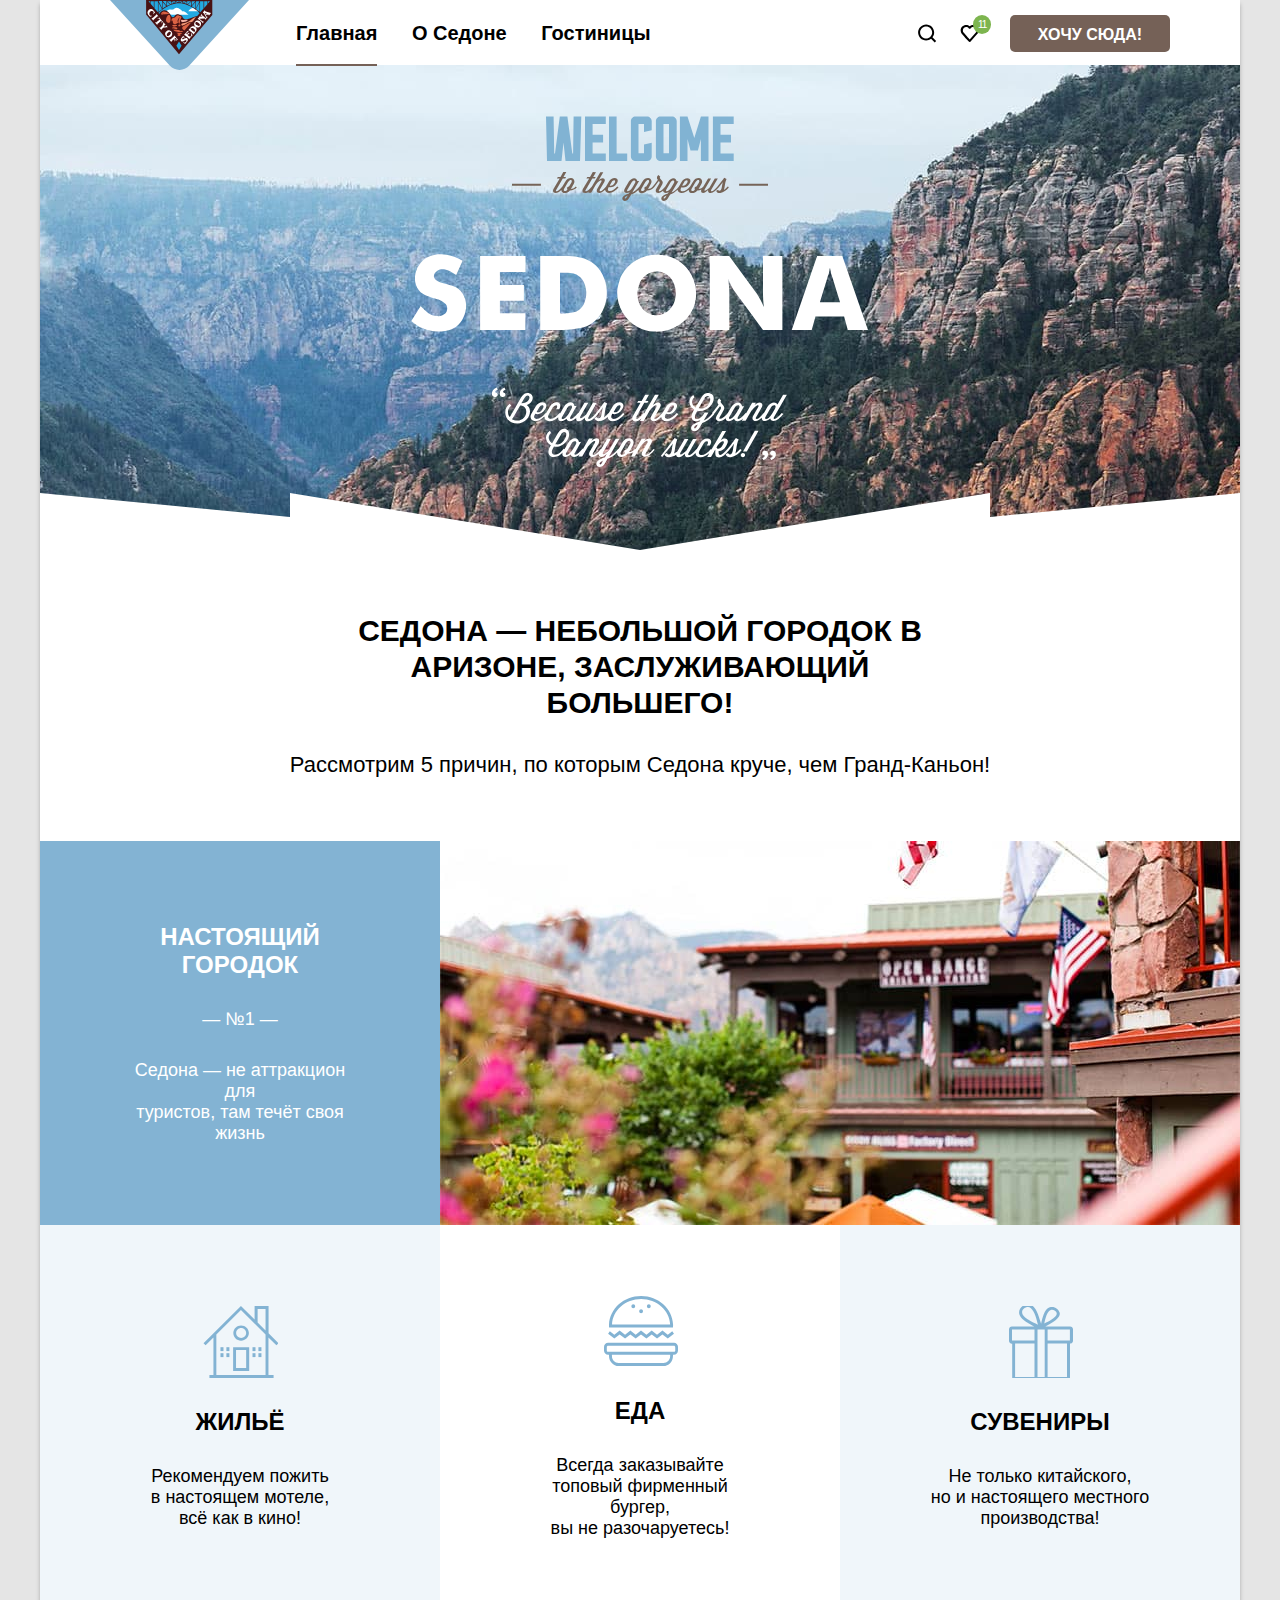
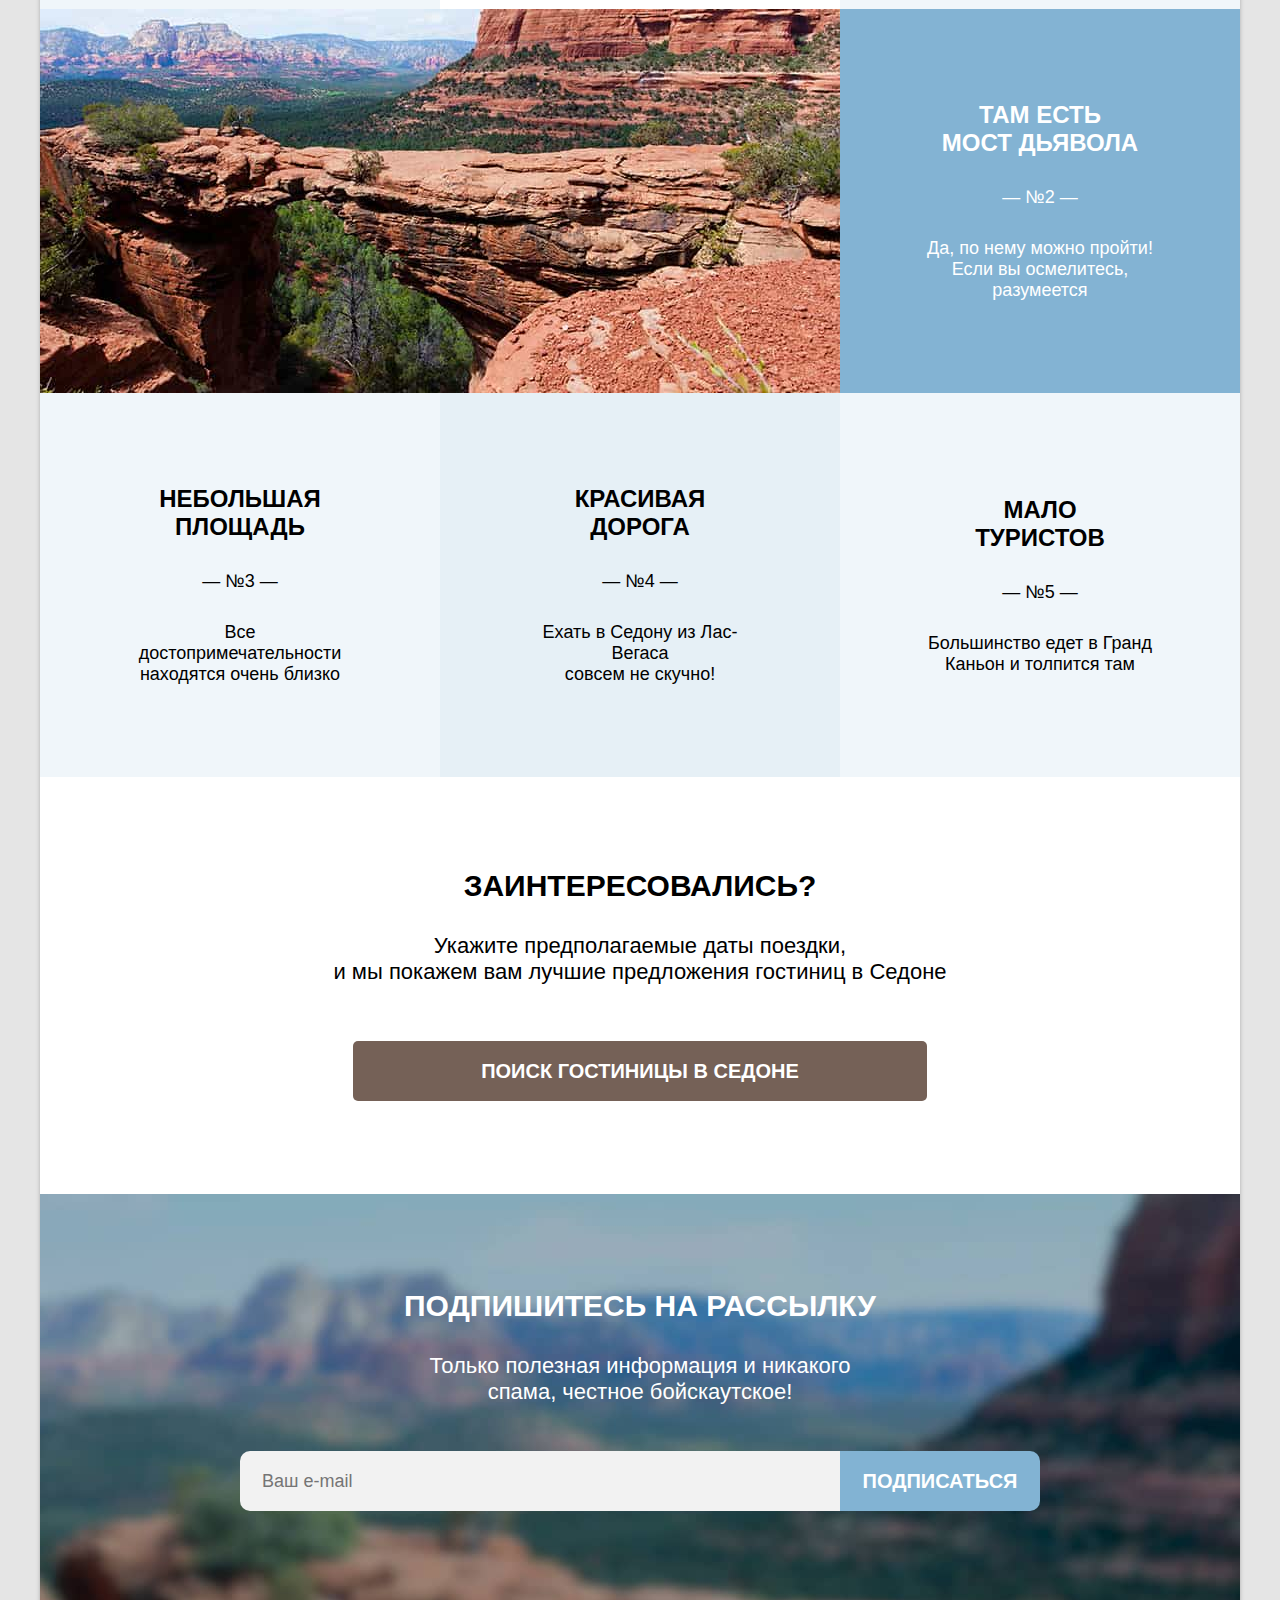
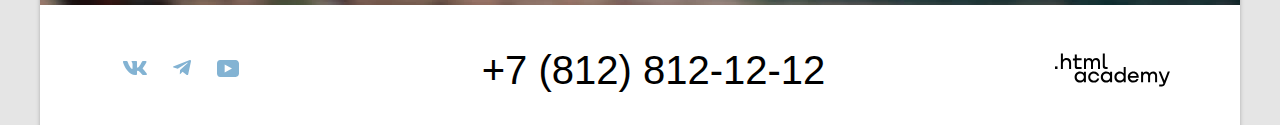
==== commit c3d91472: "правка переполнения" ====
--- a/index.html
+++ b/index.html
@@ -77,7 +77,7 @@
               <span class="advantage-icon-housing advantage-element"></span>
               <h3 class="advantage-name headline_3 advantage-element">Жильё</h3>
               <p class="advantage-description advantage-element">
-                Рекомендуем пожить <br> в настоящем мотеле, <br> всё как в кино!
+                Рекомендуем пожить <br> в настоящем мотеле,<br> всё как в кино!
               </p>
             </div>
             </li>
--- a/styles/styles.css
+++ b/styles/styles.css
@@ -26,17 +26,23 @@
 }
 
 .navigation {
-  box-sizing: border-box;
+
   display: flex;
   justify-content: space-between;
   align-items: center;
-  height: 65px;
+  min-height: 65px;
   margin: 0 70px;
+}
+
+.page-header {
+  min-height: 70px;
+  margin-bottom: -5px;
 }
 
 .logo {
   height: 65px;
   margin-right: 30px;
+  align-self: start;
 }
 
 .htmlacademy-logo {
@@ -53,7 +59,7 @@
 }
 
 .navigation-list {
-  height: 66px;
+  min-height: 66px;
   padding-left: 17px;
   width: 500px;
 }
@@ -157,12 +163,19 @@
   margin: 0;
 }
 
+.advantage-content-wraper {
+  width: 230px;
+  margin: 0 auto;
+}
+
 .advantage-name {
+  word-wrap: break-word;
   text-transform: uppercase;
   margin: 0;
 }
 
 .advantage-description {
+  word-wrap: break-word;
   font-size: 18px;
   line-height: 21px;
   margin: 0;
@@ -208,18 +221,20 @@
 
 .search-hotel {
   box-sizing: border-box;
-  height: 417px;
-  margin: 0 auto;
+  min-height: 417px;
+  width: 1200px;
   display: flex;
   flex-direction: column;
   align-items: center;
 }
 
 .search-hotel-text {
+  word-wrap: break-word;
   line-height: 26px;
 }
 
 .search-hotel span {
+  word-wrap: break-word;
   font-weight: 700;
   font-size: 30px;
   line-height: 36px;
@@ -356,10 +371,12 @@
 .welcome-footer p {
   margin: 0;
   font-size: 22px;
+  margin-bottom:63px;
+  padding: 0 50px;
 }
 
 .welcome-footer {
-  height: 282px;
+  min-height: 282px;
   margin: 0 auto;
   display: flex;
   flex-direction: column;
@@ -376,7 +393,7 @@
 }
 
 footer {
-  height: 120px;
+  min-height: 120px;
   display: flex;
   justify-content: space-between;
   align-items: center;
@@ -397,6 +414,7 @@
   grid-template-columns: 1fr 1fr 1fr;
 }
 
+
 .advantage-image {
   grid-column: span 2;
   height: 384px;
@@ -407,7 +425,7 @@
   flex-direction: column;
   justify-content: center;
   width: 400px;
-  height: 384px;
+  min-height: 384px;
   box-sizing: border-box;
   text-align: center;
 
@@ -415,6 +433,7 @@
 
 .advantage-number {
   display: block;
+  word-wrap: break-word;
   font-size: 18px;
 }
 
@@ -450,8 +469,9 @@
   justify-content: space-between;
   background-image: url(../images/subscribe_background.jpg);
   background-repeat: no-repeat;
+  background-size: cover;
   color: #fff;
-  height: 411px;
+  min-height: 411px;
   line-height: 26px;
 }
 
@@ -461,6 +481,7 @@
 }
 
 .subscribe p {
+  word-wrap: break-word;
   width: 475px;
   margin: 0;
   font-size: 22px;
@@ -469,6 +490,7 @@
 }
 
 .subscribe h2 {
+  word-wrap: break-word;
   font-size: 30px;
   margin: 0;
 }
@@ -658,7 +680,7 @@
 }
 
 .search-button {
-  width: 574px;
+  min-width: 574px;
   height: 60px;
   font-size: 20px;
   line-height: 60px;
@@ -667,7 +689,7 @@
 .subscribe-button {
   font-family: "PT Sans", sans-serif;
   font-size: 20px;
-  width: 200px;
+  min-width: 200px;
   border-radius: 0 10px 10px 0;
 }
 
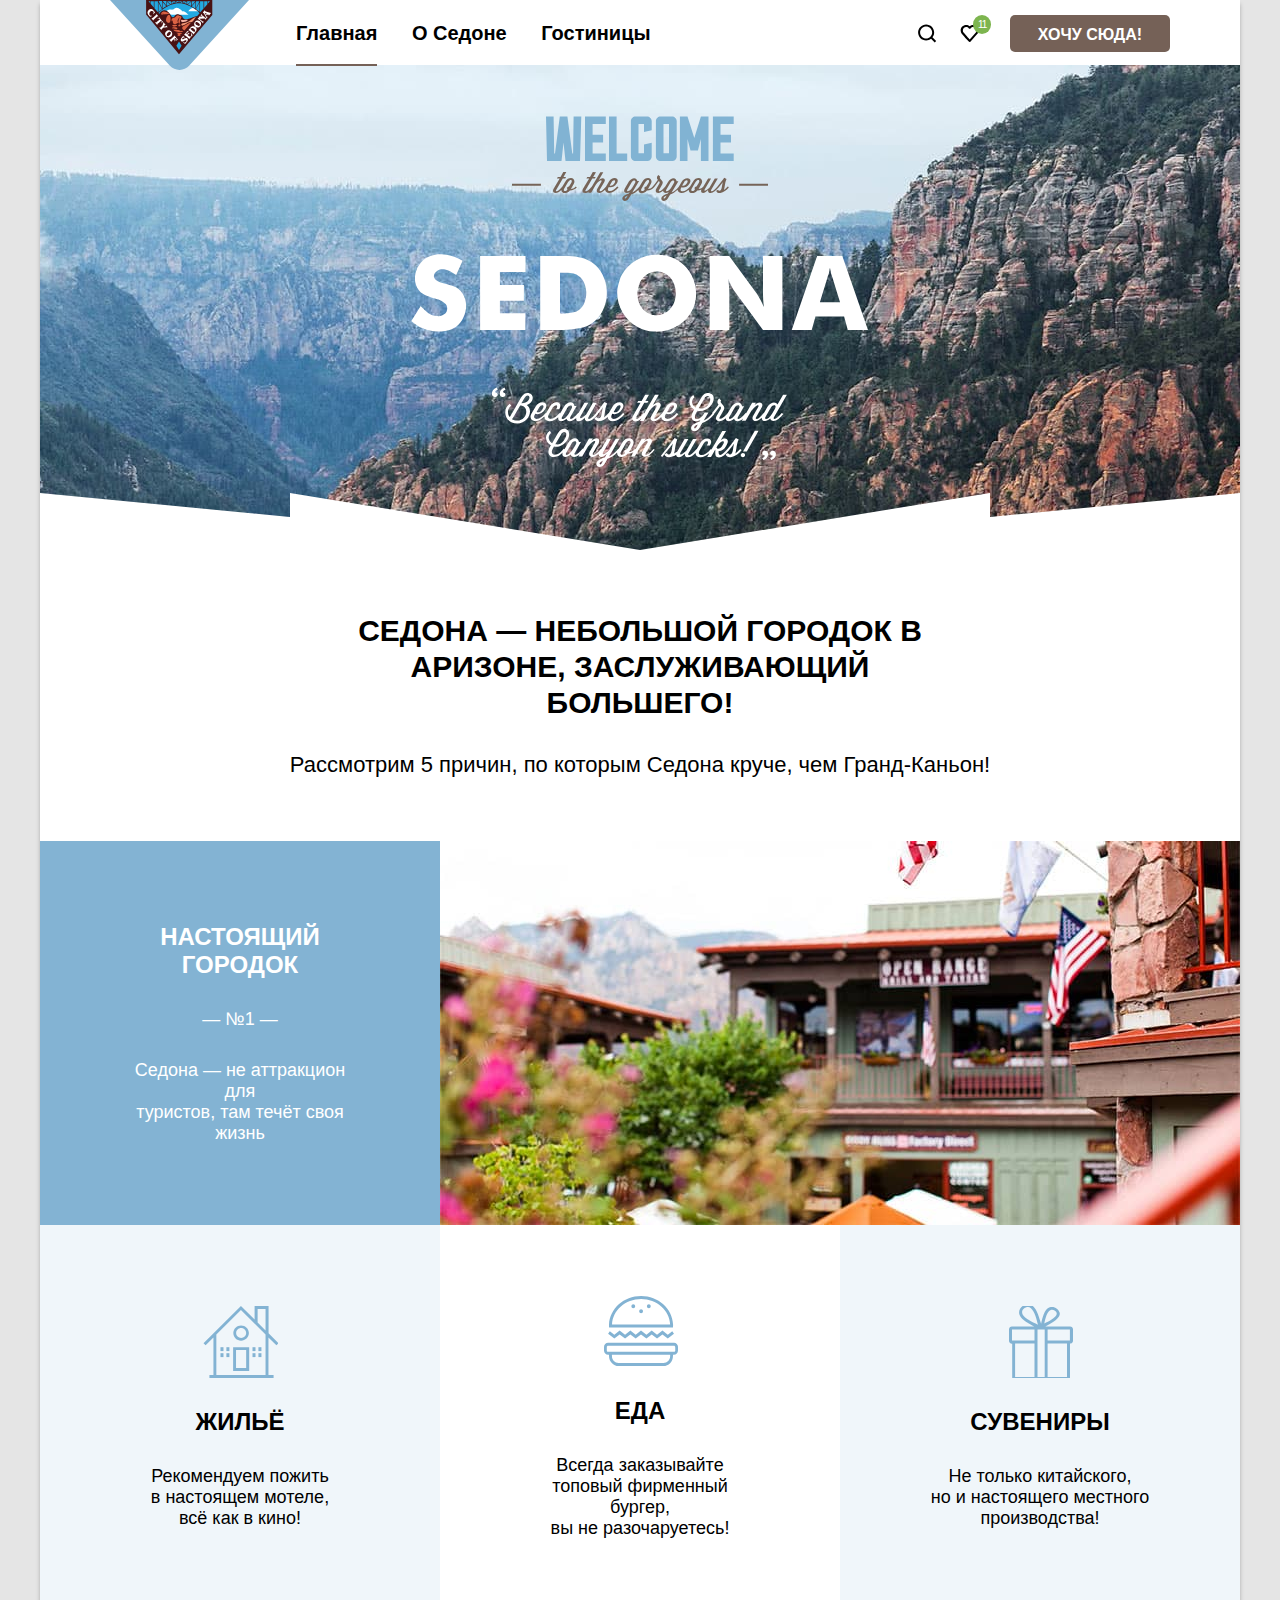
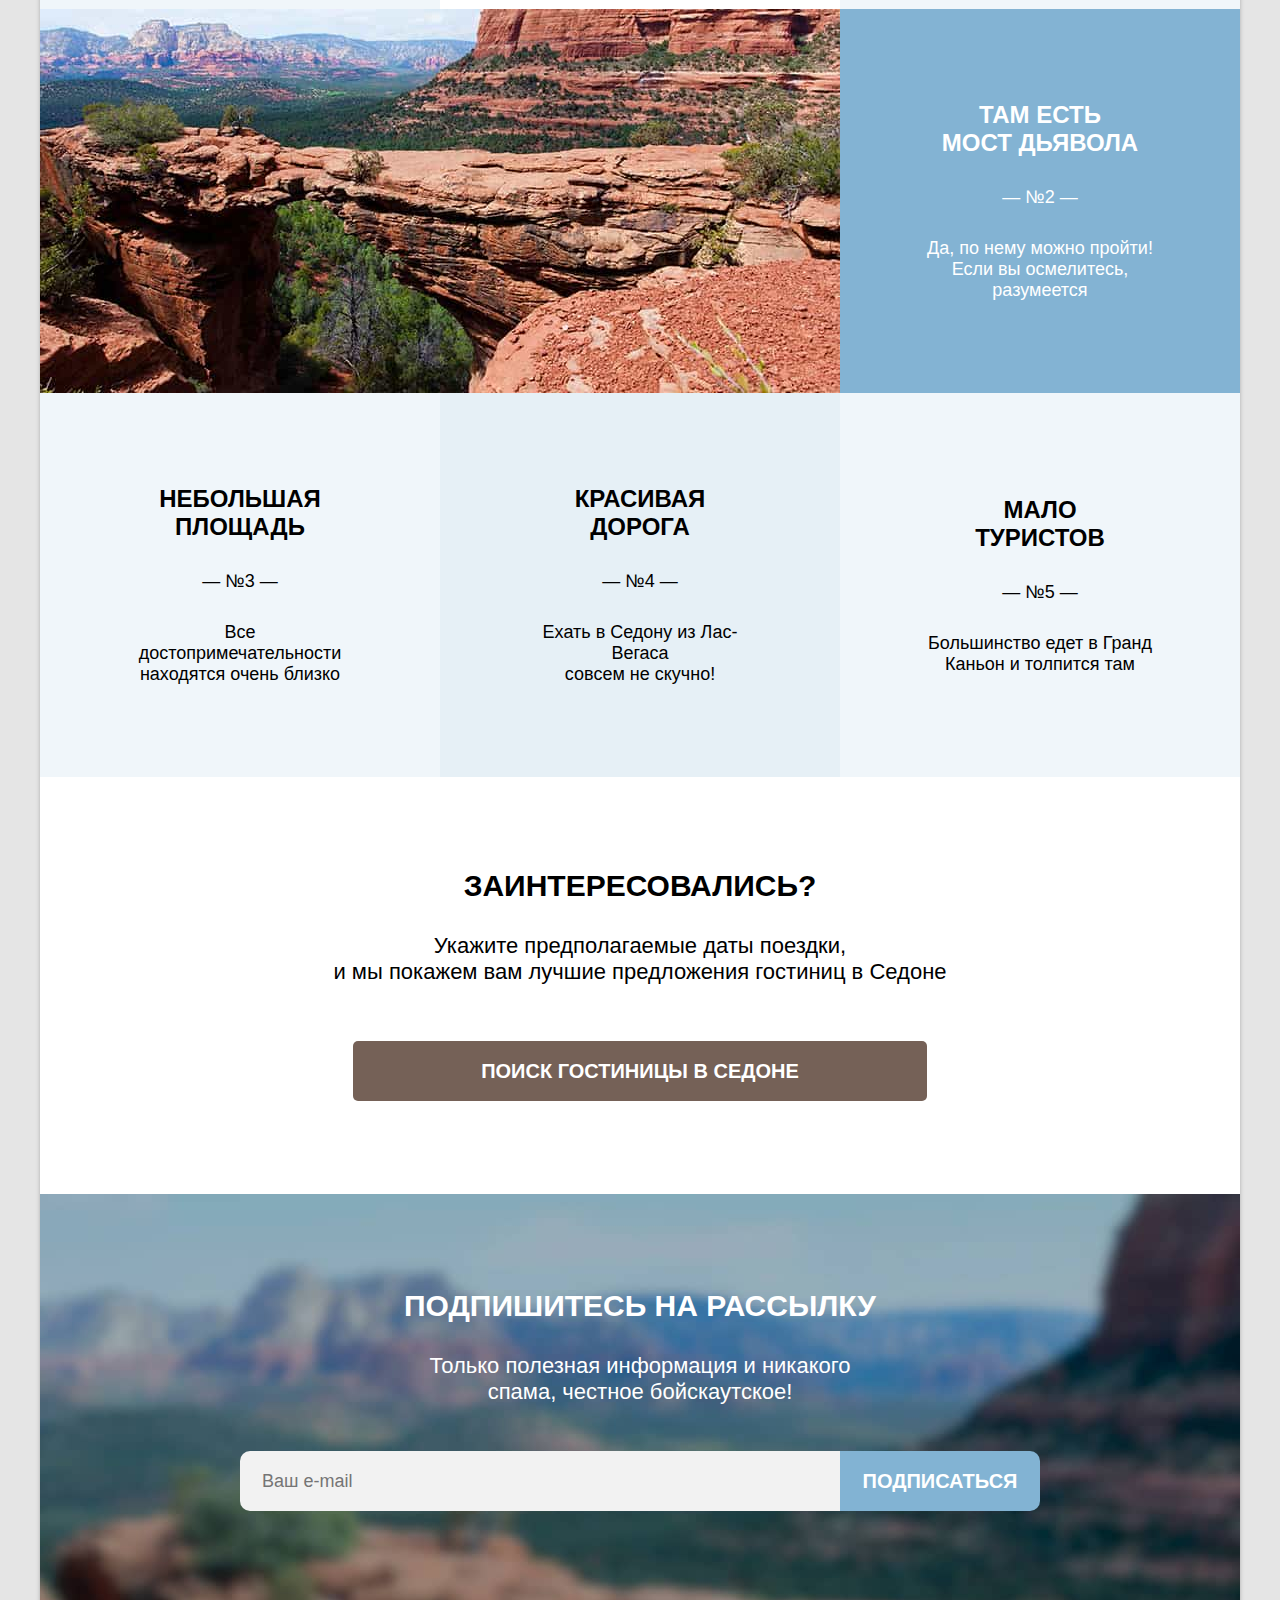
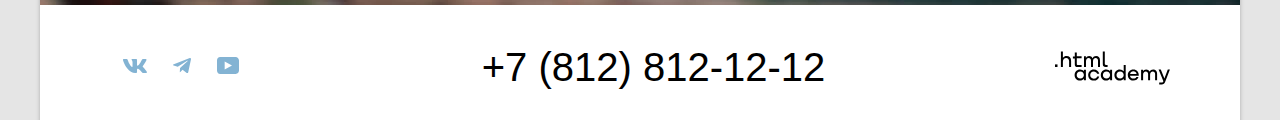
==== commit 400ecf38: "Merge pull request #11 from Tolyzenkov/master" ====
--- a/index.html
+++ b/index.html
@@ -13,7 +13,7 @@
       <header class="page-header">
         <nav class="navigation">
           <div class="navigation-list-wraper">
-            <a class="logo">
+            <a class="logo" href="#">
               <img src="images/logo.svg" height="70" width="139" alt="Логотип" />
             </a>
             <ul class="navigation-list">
@@ -41,7 +41,7 @@
               </a>
             </li>
             <li class="navigation-item">
-              <button class="button button-brown card-button">Хочу сюда!</button>
+              <button class="button button-brown card-button" type="button">Хочу сюда!</button>
             </li>
           </ul>
         </nav>
@@ -149,13 +149,13 @@
           </p>
           <a class="button button-brown search-button" href="#">ПОИСК ГОСТИНИЦЫ В СЕДОНЕ</a>
         </section>
-        <section class="subscribe">
+        <section class="subscribe subscribe-main">
           <h2 class="headline_2">ПОДПИШИТЕСЬ НА РАССЫЛКУ</h2>
           <p>
             Только полезная информация и никакого спама, честное бойскаутское!
           </p>
           <form class="subscribe-form" action="https://echo.htmlacademy.ru/" method="post">
-            <input type="email" name="e-mail" placeholder="Ваш e-mail" />
+            <input class="input" type="email" name="e-mail" placeholder="Ваш e-mail" required/>
             <button class="button button-blue subscribe-button" type="submit">Подписаться</button>
           </form>
         </section>
--- a/styles/styles.css
+++ b/styles/styles.css
@@ -26,12 +26,16 @@
 }
 
 .navigation {
-
   display: flex;
   justify-content: space-between;
   align-items: center;
   min-height: 65px;
   margin: 0 70px;
+}
+
+.navigation a {
+  text-decoration: none;
+  color: black;
 }
 
 .page-header {
@@ -59,6 +63,7 @@
 }
 
 .navigation-list {
+  margin: 0;
   min-height: 66px;
   padding-left: 17px;
   width: 500px;
@@ -157,12 +162,6 @@
   margin: 0;
 }
 
-ol,
-ul {
-  padding: 0;
-  margin: 0;
-}
-
 .advantage-content-wraper {
   width: 230px;
   margin: 0 auto;
@@ -264,6 +263,8 @@
 }
 
 .hotel-list {
+  margin: 0;
+  padding: 0;
   width: 1056px;
   margin-left: 73px;
   margin-right: 71px;
@@ -279,7 +280,12 @@
   align-items: center;
 }
 
+.hotel-card a {
+  text-decoration: none;
+}
+
 .hotel-card-title {
+  color: black;
   margin: 0;
   margin-top: 12px;
 }
@@ -317,6 +323,8 @@
 }
 
 .telnumber {
+  text-decoration: none;
+  color: black;
   font-size: 40px;
 }
 
@@ -350,6 +358,7 @@
   display: flex;
   flex-direction: column;
   justify-content: space-between;
+  background-color: blue;
   background-image: url(../images/index_background.jpg);
   background-repeat: no-repeat;
   height: 485px;
@@ -392,13 +401,6 @@
   text-align: center;
 }
 
-footer {
-  min-height: 120px;
-  display: flex;
-  justify-content: space-between;
-  align-items: center;
-}
-
 .footer-wraper {
   display: flex;
   width: 1060px;
@@ -410,17 +412,22 @@
 }
 
 .advantages-list {
+  margin: 0;
+  padding: 0;
   display: grid;
   grid-template-columns: 1fr 1fr 1fr;
 }
 
 
 .advantage-image {
+  background-color: rgba(131, 179, 211, 1);
+  list-style: none;
   grid-column: span 2;
   height: 384px;
 }
 
 .advantages-item {
+  list-style: none;
   display: flex;
   flex-direction: column;
   justify-content: center;
@@ -475,6 +482,10 @@
   line-height: 26px;
 }
 
+.subscribe-main {
+  background-color: #715D56;
+}
+
 .subscribe-inner {
   background-image: none;
   color: black;
@@ -502,6 +513,7 @@
 
 .filter_block {
   height: 100%;
+  background-color: #715D56;
   background-image: url(../images/catalog_background.jpg);
   background-repeat: no-repeat;
   background-size: cover;
@@ -637,15 +649,6 @@
   flex-direction: column;
   justify-content: flex-start;
   margin-bottom: 40px;
-}
-
-a {
-  text-decoration: none;
-  color: black;
-}
-
-li {
-  list-style: none;
 }
 
 a.button {
@@ -680,6 +683,7 @@
 }
 
 .search-button {
+  text-decoration: none;
   min-width: 574px;
   height: 60px;
   font-size: 20px;
@@ -705,9 +709,14 @@
   height: 48px;
   border: 2px #fff solid;
   border-radius: 4px;
+  font-family: "PT Sans", sans-serif;
+  font-weight: 400;
+  font-size: 18px;
+  line-height: 21px;
   color: #fff;
   background: transparent;
   padding-right: 15px;
+  padding-left: 17px;
 }
 
 
@@ -721,11 +730,13 @@
   border-radius: 0 4px 4px 0;
 }
 
-.begin-price,
+.begin-price::placeholder,
 .end-price::placeholder {
   font-family: "PT Sans", sans-serif;
+  font-weight: 400;
   font-size: 18px;
   line-height: 21px;
+  vertical-align: middle;
   text-align: end;
 }
 
@@ -783,7 +794,7 @@
 
 
 
-input {
+.input {
   background-color: rgba(242, 242, 242, 1);
 }
 
@@ -843,8 +854,14 @@
 }
 
 .view-list {
+  margin: 0;
+  padding: 0;
   display: flex;
   margin-top: 5px;
+}
+
+.view-item {
+  list-style: none;
 }
 
 .view-item:not(.view-item:last-child) {
@@ -894,8 +911,14 @@
 }
 
 .stars {
-  display: flex;
-  align-items: center;
+  margin: 0;
+  padding: 0;
+  display: flex;
+  align-items: center;
+}
+
+.stars li {
+  list-style: none;
 }
 
 .stars li:not(.stars li:last-child) {
@@ -907,6 +930,8 @@
 }
 
 .social-list {
+  margin: 0;
+  padding: 0;
   display: flex;
   height: 34px;
   width: 142px;
@@ -986,15 +1011,18 @@
 .pagination-list {
   display: flex;
   margin: 0;
+  padding: 0;
   margin-left: 1px;
 }
 
 .pagination-item {
+  list-style: none;
   text-align: center;
 }
 
 
 .pagination-link {
+  text-decoration: none;
   display: block;
   font-size: 20px;
   font-weight: 700;
@@ -1047,7 +1075,14 @@
 }
 
 .breadcrubs {
-  margin-left: 3px;
+  display: flex;
+  align-items: center;
+  padding: 0;
+  margin: 0;
+}
+
+.breadcrubs a {
+  text-decoration: none;
 }
 
 .breadcrubs-item {
@@ -1056,15 +1091,25 @@
 }
 
 .breadcrubs-item:not(.breadcrubs-item:last-child) {
-  margin-right: 5px;
-}
-
-.home_page::after {
-  content: url(../images/breadcrubs_home.svg);
-}
-
-.breadcrubs_arrow::before {
-  content: url(../images/arrow.svg);
+  margin-right: 11px;
+}
+
+.home_page {
+  display: block;
+  background-image: url(../images/breadcrubs_home.svg);
+  background-repeat: no-repeat;
+  background-position: center;
+  height: 20px;
+  width: 12px;
+}
+
+.breadcrubs_arrow {
+  display: block;
+  background-image: url(../images/arrow.svg);
+  background-repeat: no-repeat;
+  background-position: center;
+  height: 20px;
+  width: 5px;
 }
 
 .range {
